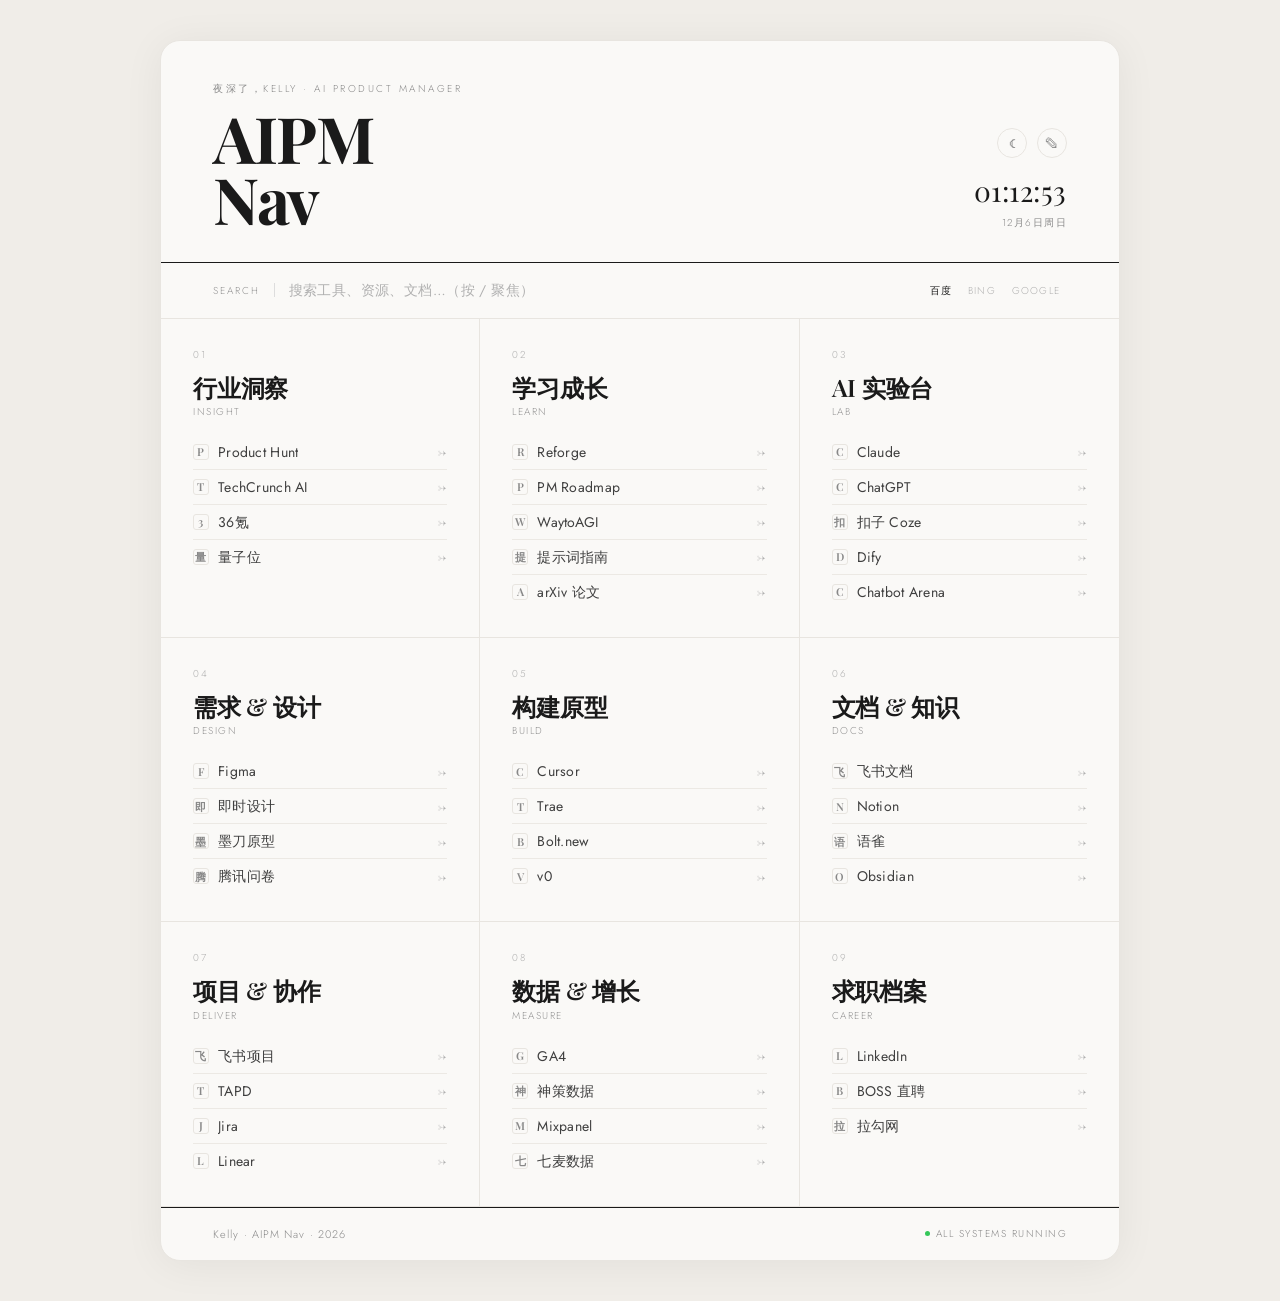
==== index.html @ cc164218 "提升可读性：正文加粗调深、移动端放大字号 (#6) * 新增：链接图标 / 问候语 / 键盘快捷键 / 分类管理 / 拖拽排序 / PWA  参考主流极简起始页（Bonjourr 等）补齐常用能力，全" ====
<!DOCTYPE html>
<html lang="zh-CN">
<head>
  <meta charset="UTF-8" />
  <meta name="viewport" content="width=device-width, initial-scale=1.0" />
  <title>Kelly's AIPM Nav</title>
  <meta name="description" content="Kelly 的 AI 产品经理导航页：学习资源、实验平台、写作工具、行业洞察、Vibe Coding 与求职工作台的精选入口。" />
  <meta name="theme-color" content="#f0ede8" />
  <link rel="icon" href="data:image/svg+xml,%3Csvg xmlns='http://www.w3.org/2000/svg' viewBox='0 0 100 100'%3E%3Crect width='100' height='100' rx='20' fill='%231a1a1a'/%3E%3Ctext x='50' y='68' font-family='Georgia,serif' font-size='52' font-weight='700' fill='%23faf9f7' text-anchor='middle'%3EA%3C/text%3E%3C/svg%3E" />
  <link rel="manifest" href="manifest.webmanifest" />
  <link rel="apple-touch-icon" href="apple-touch-icon.png" />
  <meta name="apple-mobile-web-app-capable" content="yes" />
  <meta name="apple-mobile-web-app-title" content="AIPM Nav" />
  <meta property="og:type" content="website" />
  <meta property="og:title" content="Kelly's AIPM Nav" />
  <meta property="og:description" content="AI 产品经理的个人导航页 · 精选工具与资源入口。" />
  <link rel="preconnect" href="https://fonts.googleapis.com">
  <link rel="preconnect" href="https://fonts.gstatic.com" crossorigin>
  <link href="https://fonts.googleapis.com/css2?family=Playfair+Display:wght@400;500;600;700&family=Jost:wght@200;300;400;500&display=swap" rel="stylesheet">
  <style>
    * { box-sizing: border-box; margin: 0; padding: 0; }

    /* ── 主题色变量（白天） ── */
    :root {
      --bg: #f0ede8;
      --panel: #faf9f7;
      --ink: #1a1a1a;
      --border: #e8e5e0;
      --border-soft: #ece9e4;
      --muted-1: #8a8a8a;
      --muted-2: #888;
      --muted-3: #949494;
      --faint: #b0b0b0;
      --link: #3f3f3f;
      --hover: #f2f0ec;
      --divider: #ddd;
      --shadow: rgba(0,0,0,0.06);
    }
    /* ── 主题色变量（黑夜） ── */
    :root[data-theme="dark"] {
      --bg: #131210;
      --panel: #1c1b17;
      --ink: #ede9e2;
      --border: #2e2c27;
      --border-soft: #272420;
      --muted-1: #a39e95;
      --muted-2: #9b968d;
      --muted-3: #a8a39a;
      --faint: #837d73;
      --link: #cdc8be;
      --hover: #24221e;
      --divider: #3a3731;
      --shadow: rgba(0,0,0,0.45);
    }

    body {
      background: var(--bg);
      min-height: 100vh;
      display: flex;
      align-items: center;
      justify-content: center;
      padding: 40px 20px;
      transition: background-color 0.35s ease;
    }

    .vg {
      background: var(--panel);
      width: 100%;
      max-width: 960px;
      border-radius: 20px;
      overflow: hidden;
      border: 0.5px solid var(--border);
      font-family: 'Jost', sans-serif;
      color: var(--ink);
      box-shadow: 0 4px 40px var(--shadow);
      transition: background-color 0.35s ease, border-color 0.35s ease;
    }

    /* ── Header ── */
    .vg-header {
      padding: 40px 52px 32px;
      border-bottom: 1.5px solid var(--ink);
      display: flex;
      align-items: flex-end;
      justify-content: space-between;
      transition: border-color 0.35s ease;
    }
    .vg-eyebrow {
      font-family: 'Jost', sans-serif;
      font-size: 10px;
      font-weight: 300;
      letter-spacing: 0.25em;
      text-transform: uppercase;
      color: var(--muted-1);
      margin-bottom: 12px;
    }
    .vg-title {
      font-family: 'Playfair Display', serif;
      font-size: 64px;
      font-weight: 700;
      letter-spacing: -0.02em;
      line-height: 0.95;
      color: var(--ink);
      font-style: normal;
    }
    .vg-right { text-align: right; }
    .vg-actions {
      display: flex;
      gap: 10px;
      justify-content: flex-end;
      margin-bottom: 14px;
    }
    .vg-icon-btn {
      background: none;
      border: 0.5px solid var(--border);
      color: var(--muted-1);
      width: 30px;
      height: 30px;
      border-radius: 50%;
      cursor: pointer;
      font-size: 14px;
      line-height: 1;
      display: flex;
      align-items: center;
      justify-content: center;
      font-family: 'Jost', sans-serif;
      transition: all 0.2s ease;
    }
    .vg-icon-btn:hover { color: var(--ink); border-color: var(--ink); }
    .vg-icon-btn.active { background: var(--ink); color: var(--panel); border-color: var(--ink); }
    .vg-clock {
      font-family: 'Playfair Display', serif;
      font-size: 28px;
      font-weight: 400;
      color: var(--ink);
      letter-spacing: 0.02em;
    }
    .vg-date {
      font-family: 'Jost', sans-serif;
      font-size: 10px;
      font-weight: 300;
      letter-spacing: 0.15em;
      text-transform: uppercase;
      color: var(--muted-2);
      margin-top: 6px;
    }

    /* ── Search ── */
    .vg-search-row {
      padding: 16px 52px;
      border-bottom: 0.5px solid var(--border);
      display: flex;
      align-items: center;
      gap: 14px;
    }
    .vg-search-label {
      font-size: 10px;
      font-weight: 300;
      letter-spacing: 0.2em;
      text-transform: uppercase;
      color: var(--muted-3);
      white-space: nowrap;
    }
    .vg-divider-v { width: 0.5px; height: 14px; background: var(--divider); }
    .vg-search-row input {
      background: none;
      border: none;
      outline: none;
      font-family: 'Jost', sans-serif;
      font-size: 14px;
      font-weight: 400;
      letter-spacing: 0.03em;
      color: var(--ink);
      flex: 1;
      min-width: 0;
    }
    .vg-search-row input::placeholder { color: var(--faint); }

    .vg-engines { display: flex; gap: 2px; flex-shrink: 0; }
    .vg-engine {
      background: none;
      border: 0;
      cursor: pointer;
      font-family: 'Jost', sans-serif;
      font-size: 10px;
      font-weight: 300;
      letter-spacing: 0.12em;
      text-transform: uppercase;
      color: var(--faint);
      padding: 4px 7px;
      border-radius: 5px;
      transition: color 0.15s ease;
    }
    .vg-engine:hover { color: var(--muted-1); }
    .vg-engine.active { color: var(--ink); font-weight: 500; }

    /* ── 编辑工具条 ── */
    .vg-edit-bar {
      padding: 12px 52px;
      border-bottom: 0.5px solid var(--border);
      display: flex;
      flex-wrap: wrap;
      gap: 8px;
      background: var(--hover);
    }
    .vg-edit-bar[hidden] { display: none; }
    .vg-edit-bar button {
      background: var(--panel);
      border: 0.5px solid var(--border);
      color: var(--link);
      cursor: pointer;
      font-family: 'Jost', sans-serif;
      font-size: 11px;
      letter-spacing: 0.05em;
      padding: 6px 12px;
      border-radius: 6px;
      transition: all 0.15s ease;
    }
    .vg-edit-bar button:hover { color: var(--ink); border-color: var(--ink); }
    .vg-edit-hint {
      width: 100%;
      font-size: 10px;
      font-weight: 300;
      letter-spacing: 0.05em;
      color: var(--muted-2);
      margin-top: 2px;
    }

    /* ── Grid ── */
    .vg-grid {
      display: grid;
      grid-template-columns: 1fr 1fr 1fr;
    }
    .vg-card {
      padding: 28px 32px;
      border-right: 0.5px solid var(--border);
      border-bottom: 0.5px solid var(--border);
      transition: background 0.2s, border-color 0.35s ease;
    }
    .vg-card:nth-child(3n) { border-right: none; }
    .vg-card:last-child { border-right: none; }
    .vg-card:hover { background: var(--hover); }
    .vg-card.dragover { outline: 1.5px dashed var(--ink); outline-offset: -5px; }
    .vg-card.vg-dragging { opacity: 0.4; }

    .vg-card-num {
      font-family: 'Jost', sans-serif;
      font-size: 10px;
      font-weight: 300;
      letter-spacing: 0.2em;
      color: var(--faint);
      margin-bottom: 12px;
    }
    .vg-card-title {
      font-family: 'Playfair Display', serif;
      font-size: 24px;
      font-weight: 600;
      color: var(--ink);
      margin: 0 0 4px;
      line-height: 1.1;
      letter-spacing: -0.01em;
      font-style: normal;
    }
    .vg-card-sub {
      font-family: 'Jost', sans-serif;
      font-size: 10px;
      font-weight: 300;
      letter-spacing: 0.15em;
      text-transform: uppercase;
      color: var(--muted-3);
      margin: 0 0 16px;
    }
    /* 编辑模式：分类标题栏 */
    .vg-cat-titlebar { display: flex; align-items: flex-start; gap: 6px; margin-bottom: 16px; }
    .vg-cat-titles { flex: 1; min-width: 0; }
    .vg-cat-titles .vg-card-title { margin-bottom: 2px; }
    .vg-cat-titles .vg-card-sub { margin-bottom: 0; }
    .vg-cat-titlebar .vg-mini-btns { margin-top: 3px; }

    .vg-links { display: flex; flex-direction: column; }
    .vg-link {
      font-size: 14px;
      font-weight: 400;
      color: var(--link);
      padding: 7px 0;
      border-bottom: 0.5px solid var(--border-soft);
      display: flex;
      justify-content: space-between;
      align-items: center;
      text-decoration: none;
      letter-spacing: 0.02em;
      transition: color 0.15s;
      gap: 8px;
    }
    .vg-link:last-child { border-bottom: none; }
    .vg-link:hover { color: var(--ink); }
    .vg-link-l { display: flex; align-items: center; gap: 9px; min-width: 0; }
    .vg-link-text { overflow: hidden; text-overflow: ellipsis; white-space: nowrap; }
    .vg-link-mark {
      font-family: 'Playfair Display', serif;
      font-size: 14px;
      color: var(--faint);
      flex-shrink: 0;
    }

    /* 站点小图标 / 字母替身 */
    .vg-fav { position: relative; width: 16px; height: 16px; flex-shrink: 0; display: inline-block; }
    .vg-fav img { position: absolute; inset: 0; width: 16px; height: 16px; object-fit: contain; border-radius: 3px; }
    .vg-mono {
      position: absolute; inset: 0;
      display: flex; align-items: center; justify-content: center;
      font-family: 'Playfair Display', serif; font-size: 11px; font-weight: 600;
      color: var(--muted-2); border: 0.5px solid var(--border); border-radius: 3px;
      background: var(--panel); line-height: 1;
    }

    /* ── 编辑模式下的链接行 ── */
    .vg-link-edit {
      display: flex;
      align-items: center;
      justify-content: space-between;
      gap: 6px;
      padding: 7px 0;
      border-bottom: 0.5px solid var(--border-soft);
      font-size: 14px;
      font-weight: 400;
      color: var(--link);
    }
    .vg-link-edit:last-child { border-bottom: none; }
    .vg-link-edit.dragover { box-shadow: inset 0 2px 0 var(--ink); }
    .vg-link-edit.vg-dragging { opacity: 0.4; }
    .vg-link-name { flex: 1; overflow: hidden; text-overflow: ellipsis; white-space: nowrap; }
    .vg-mini-btns { display: flex; gap: 6px; flex-shrink: 0; }
    .vg-mini-btn {
      background: none;
      border: 0;
      cursor: pointer;
      color: var(--muted-3);
      font-size: 12px;
      padding: 2px;
      font-family: 'Jost', sans-serif;
      transition: color 0.15s ease;
      line-height: 1;
    }
    .vg-mini-btn:hover { color: var(--ink); }
    .vg-drag { cursor: grab; color: var(--faint); font-size: 12px; flex-shrink: 0; user-select: none; }
    .vg-drag:active { cursor: grabbing; }

    .vg-add-link, .vg-add-cat {
      margin-top: 12px;
      width: 100%;
      background: none;
      border: 0.5px dashed var(--border);
      color: var(--muted-2);
      cursor: pointer;
      font-family: 'Jost', sans-serif;
      font-size: 11px;
      letter-spacing: 0.08em;
      padding: 7px 10px;
      border-radius: 6px;
      transition: all 0.15s ease;
    }
    .vg-add-cat { margin-top: 0; }
    .vg-add-link:hover, .vg-add-cat:hover { color: var(--ink); border-color: var(--ink); }

    /* ── 内联表单 ── */
    .vg-form { display: flex; flex-direction: column; gap: 6px; padding: 8px 0; }
    .vg-form input {
      background: var(--bg);
      border: 0.5px solid var(--border);
      border-radius: 6px;
      padding: 7px 9px;
      font-family: 'Jost', sans-serif;
      font-size: 12px;
      color: var(--ink);
      outline: none;
    }
    .vg-form input:focus { border-color: var(--ink); }
    .vg-form-btns { display: flex; gap: 6px; }
    .vg-form-btns button {
      flex: 1;
      cursor: pointer;
      font-family: 'Jost', sans-serif;
      font-size: 11px;
      padding: 7px;
      border-radius: 6px;
      border: 0.5px solid var(--border);
      transition: all 0.15s ease;
    }
    .vg-form-save { background: var(--ink); color: var(--panel); border-color: var(--ink); }
    .vg-form-cancel { background: none; color: var(--link); }
    .vg-form-cancel:hover { color: var(--ink); border-color: var(--ink); }

    /* ── Footer ── */
    .vg-footer {
      padding: 18px 52px;
      border-top: 1.5px solid var(--ink);
      display: flex;
      justify-content: space-between;
      align-items: center;
      transition: border-color 0.35s ease;
    }
    .vg-footer-l {
      font-family: 'Jost', sans-serif;
      font-size: 11px;
      font-weight: 300;
      letter-spacing: 0.1em;
      color: var(--muted-2);
    }
    .vg-footer-r {
      font-size: 10px;
      font-weight: 300;
      letter-spacing: 0.15em;
      text-transform: uppercase;
      color: var(--muted-2);
      display: flex;
      align-items: center;
      gap: 6px;
    }
    .vg-dot { width: 5px; height: 5px; background: #34c759; border-radius: 50%; }

    .vg-noscript { padding: 28px 52px; color: var(--muted-1); font-size: 13px; }

    /* ── Responsive ── */
    @media (max-width: 680px) {
      .vg-grid { grid-template-columns: 1fr 1fr; }
      .vg-card:nth-child(3n) { border-right: 0.5px solid var(--border); }
      .vg-card:nth-child(2n) { border-right: none; }
      .vg-card:last-child { border-right: none; }
      .vg-title { font-size: 44px; }
      .vg-header { padding: 28px 24px 24px; }
      .vg-search-row { padding: 14px 24px; }
      .vg-search-row input { font-size: 15px; }
      .vg-edit-bar { padding: 12px 24px; }
      .vg-footer { padding: 16px 24px; }
      /* 移动端正文放大、点击区加大，提升可读性 */
      .vg-card { padding: 26px 24px; }
      .vg-link, .vg-link-edit { font-size: 15px; padding-top: 9px; padding-bottom: 9px; }
      .vg-card-sub { font-size: 11px; }
      .vg-card-num { font-size: 11px; }
      .vg-fav, .vg-fav img { width: 18px; height: 18px; }
      .vg-mono { font-size: 12px; }
    }
    @media (max-width: 480px) {
      .vg-grid { grid-template-columns: 1fr; }
      .vg-card:nth-child(2n) { border-right: none; }
    }
    @media (max-width: 480px) {
      .vg-grid { grid-template-columns: 1fr; }
      .vg-card:nth-child(2n) { border-right: none; }
    }
  </style>
</head>
<body>
  <div class="vg">

    <div class="vg-header">
      <div>
        <div class="vg-eyebrow" id="eyebrow">AI Product Manager · Kelly</div>
        <div class="vg-title">AIPM<br>Nav</div>
      </div>
      <div class="vg-right">
        <div class="vg-actions">
          <button class="vg-icon-btn" id="themeBtn" title="切换主题" aria-label="切换白天/黑夜主题">☾</button>
          <button class="vg-icon-btn" id="editBtn" title="编辑（增删改 / 拖拽排序）" aria-label="编辑">✎</button>
        </div>
        <div class="vg-clock" id="clk">--:--:--</div>
        <div class="vg-date" id="dt">--</div>
      </div>
    </div>

    <div class="vg-search-row">
      <span class="vg-search-label">Search</span>
      <div class="vg-divider-v"></div>
      <input id="gs" type="search" aria-label="全局搜索（按 / 键聚焦）" placeholder="搜索工具、资源、文档…（按 / 聚焦）" />
      <div class="vg-engines" id="engines">
        <button class="vg-engine" data-engine="baidu">百度</button>
        <button class="vg-engine" data-engine="bing">Bing</button>
        <button class="vg-engine" data-engine="google">Google</button>
      </div>
    </div>

    <div class="vg-edit-bar" id="editBar" hidden>
      <button data-act="reset">恢复默认</button>
      <button data-act="clearclicks">清空点击记录</button>
      <button data-act="export">导出备份</button>
      <button data-act="import">导入备份</button>
      <div class="vg-edit-hint">提示：拖动 ⠿ 可排序；手机上用 ▲▼ 调整顺序。✎ 改 · ✕ 删。</div>
    </div>

    <div class="vg-grid" id="grid"></div>
    <noscript><div class="vg-noscript">本页需要开启 JavaScript 才能显示导航内容。</div></noscript>

    <div class="vg-footer">
      <span class="vg-footer-l">Kelly · AIPM Nav · <span id="yr">2025</span></span>
      <span class="vg-footer-r"><span class="vg-dot"></span>All Systems Running</span>
    </div>

  </div>

  <script>
    /* ====== 默认数据（用户未自定义时使用） ====== */
    const DEFAULT_DATA = [
      { title: '行业洞察', sub: 'Insight', links: [
        { name: 'Product Hunt', url: 'https://www.producthunt.com' },
        { name: 'TechCrunch AI', url: 'https://techcrunch.com/category/artificial-intelligence/' },
        { name: '36氪', url: 'https://www.36kr.com' },
        { name: '量子位', url: 'https://www.qbitai.com' }
      ]},
      { title: '学习成长', sub: 'Learn', links: [
        { name: 'Reforge', url: 'https://www.reforge.com' },
        { name: 'PM Roadmap', url: 'https://roadmap.sh/product-manager' },
        { name: 'WaytoAGI', url: 'https://www.waytoagi.com' },
        { name: '提示词指南', url: 'https://www.promptingguide.ai/zh' },
        { name: 'arXiv 论文', url: 'https://arxiv.org' }
      ]},
      { title: 'AI 实验台', sub: 'Lab', links: [
        { name: 'Claude', url: 'https://claude.ai' },
        { name: 'ChatGPT', url: 'https://chat.openai.com' },
        { name: '扣子 Coze', url: 'https://www.coze.cn' },
        { name: 'Dify', url: 'https://dify.ai' },
        { name: 'Chatbot Arena', url: 'https://lmarena.ai' }
      ]},
      { title: '需求 & 设计', sub: 'Design', links: [
        { name: 'Figma', url: 'https://www.figma.com' },
        { name: '即时设计', url: 'https://js.design' },
        { name: '墨刀原型', url: 'https://modao.cc' },
        { name: '腾讯问卷', url: 'https://wj.qq.com' }
      ]},
      { title: '构建原型', sub: 'Build', links: [
        { name: 'Cursor', url: 'https://cursor.com' },
        { name: 'Trae', url: 'https://www.trae.ai' },
        { name: 'Bolt.new', url: 'https://bolt.new' },
        { name: 'v0', url: 'https://v0.app' }
      ]},
      { title: '文档 & 知识', sub: 'Docs', links: [
        { name: '飞书文档', url: 'https://www.feishu.cn' },
        { name: 'Notion', url: 'https://www.notion.so' },
        { name: '语雀', url: 'https://www.yuque.com' },
        { name: 'Obsidian', url: 'https://obsidian.md' }
      ]},
      { title: '项目 & 协作', sub: 'Deliver', links: [
        { name: '飞书项目', url: 'https://project.feishu.cn' },
        { name: 'TAPD', url: 'https://www.tapd.cn' },
        { name: 'Jira', url: 'https://www.atlassian.com/software/jira' },
        { name: 'Linear', url: 'https://linear.app' }
      ]},
      { title: '数据 & 增长', sub: 'Measure', links: [
        { name: 'GA4', url: 'https://analytics.google.com' },
        { name: '神策数据', url: 'https://www.sensorsdata.cn' },
        { name: 'Mixpanel', url: 'https://mixpanel.com' },
        { name: '七麦数据', url: 'https://www.qimai.cn' }
      ]},
      { title: '求职档案', sub: 'Career', links: [
        { name: 'LinkedIn', url: 'https://www.linkedin.com' },
        { name: 'BOSS 直聘', url: 'https://www.zhipin.com' },
        { name: '拉勾网', url: 'https://www.lagou.com' }
      ]}
    ];

    const ENGINES = {
      baidu:  { label: '百度',   url: 'https://www.baidu.com/s?wd=' },
      bing:   { label: 'Bing',   url: 'https://www.bing.com/search?q=' },
      google: { label: 'Google', url: 'https://www.google.com/search?q=' }
    };

    const KEYS = { links: 'aipm.links', theme: 'aipm.theme', engine: 'aipm.engine', clicks: 'aipm.clicks' };

    /* ====== 本地存储封装 ====== */
    const store = {
      get(key, fallback) { try { const v = localStorage.getItem(key); return v ? JSON.parse(v) : fallback; } catch (e) { return fallback; } },
      set(key, val) { try { localStorage.setItem(key, JSON.stringify(val)); } catch (e) {} },
      del(key) { try { localStorage.removeItem(key); } catch (e) {} }
    };

    function loadData() {
      const d = store.get(KEYS.links, null);
      if (Array.isArray(d) && d.length) return d;
      return JSON.parse(JSON.stringify(DEFAULT_DATA));
    }
    function saveData() { store.set(KEYS.links, data); }

    let data = loadData();
    let clicks = store.get(KEYS.clicks, {}) || {};
    let editMode = false;
    let formState = null;    // 链接表单 { cat, link:索引|null(新增) }
    let catFormState = null; // 分类表单 { cat:索引|null(新增) }
    let drag = null;         // 拖拽中 { type:'link'|'cat', cat, idx }

    const $ = id => document.getElementById(id);

    /* ====== 工具 ====== */
    function esc(s) {
      return String(s).replace(/[&<>"']/g, c => ({ '&': '&amp;', '<': '&lt;', '>': '&gt;', '"': '&quot;', "'": '&#39;' }[c]));
    }
    function normUrl(u) {
      u = String(u).trim();
      if (!u) return '';
      if (!/^https?:\/\//i.test(u) && !/^mailto:/i.test(u)) u = 'https://' + u;
      return u;
    }
    function swap(arr, i, j) { const t = arr[i]; arr[i] = arr[j]; arr[j] = t; }
    function favHost(url) { try { return new URL(url).hostname; } catch (e) { return ''; } }
    function favHtml(url, name) {
      const host = favHost(url);
      const letter = esc(((name || '#').trim().charAt(0) || '#').toUpperCase());
      const src = host ? `https://www.google.com/s2/favicons?sz=64&domain=${encodeURIComponent(host)}` : '';
      return '<span class="vg-fav">' +
        `<span class="vg-mono">${letter}</span>` +
        (src ? `<img alt="" loading="lazy" referrerpolicy="no-referrer" src="${esc(src)}" onload="this.previousElementSibling.style.display='none'" onerror="this.style.display='none'">` : '') +
        '</span>';
    }

    /* ====== 渲染 ====== */
    function frequentLinks() {
      const all = [];
      data.forEach(cat => cat.links.forEach(l => {
        const n = clicks[l.url] || 0;
        if (n > 0) all.push({ name: l.name, url: l.url, n });
      }));
      all.sort((a, b) => b.n - a.n);
      return all.slice(0, 6);
    }

    function linkAnchor(l) {
      return `<a class="vg-link" href="${esc(l.url)}" data-url="${esc(l.url)}" target="_blank" rel="noopener noreferrer">` +
        `<span class="vg-link-l">${favHtml(l.url, l.name)}<span class="vg-link-text">${esc(l.name)}</span></span>` +
        '<span class="vg-link-mark">&rarr;</span></a>';
    }

    function linkForm(name, url) {
      return '<div class="vg-form">' +
        `<input class="vg-form-name" type="text" placeholder="名称，如 Notion" value="${esc(name)}" />` +
        `<input class="vg-form-url" type="text" placeholder="网址，如 notion.so" value="${esc(url)}" />` +
        '<div class="vg-form-btns">' +
        '<button class="vg-form-save" data-act="save">保存</button>' +
        '<button class="vg-form-cancel" data-act="cancel">取消</button>' +
        '</div></div>';
    }

    function catForm(title, sub) {
      return '<div class="vg-form">' +
        `<input class="vg-cat-name" type="text" placeholder="分类名，如 学习资源" value="${esc(title)}" />` +
        `<input class="vg-cat-sub" type="text" placeholder="英文副标题，如 Learning" value="${esc(sub)}" />` +
        '<div class="vg-form-btns">' +
        '<button class="vg-form-save" data-act="catsave">保存</button>' +
        '<button class="vg-form-cancel" data-act="catcancel">取消</button>' +
        '</div></div>';
    }

    function render() {
      let html = '';

      // 常用卡片：仅普通模式且有点击记录时显示
      if (!editMode) {
        const freq = frequentLinks();
        if (freq.length) {
          html += '<div class="vg-card">' +
            '<div class="vg-card-num">★</div>' +
            '<div class="vg-card-title">常用</div>' +
            '<div class="vg-card-sub">Frequent</div>' +
            '<div class="vg-links">' + freq.map(linkAnchor).join('') + '</div></div>';
        }
      }

      // 分类卡片
      data.forEach((cat, ci) => {
        const num = String(ci + 1).padStart(2, '0');
        html += `<div class="vg-card" data-cat="${ci}">` + `<div class="vg-card-num">${num}</div>`;

        // 标题区：普通 / 编辑 / 重命名表单
        if (editMode && catFormState && catFormState.cat === ci) {
          html += catForm(cat.title, cat.sub);
        } else if (editMode) {
          html += '<div class="vg-cat-titlebar">' +
            `<span class="vg-drag vg-cat-drag" draggable="true" data-cat="${ci}" title="拖动排序分类">&#10303;</span>` +
            '<div class="vg-cat-titles">' +
            `<div class="vg-card-title">${esc(cat.title)}</div>` +
            `<div class="vg-card-sub">${esc(cat.sub || '')}</div>` +
            '</div>' +
            '<span class="vg-mini-btns">' +
            `<button class="vg-mini-btn" data-act="catup" data-cat="${ci}" title="上移">&#9650;</button>` +
            `<button class="vg-mini-btn" data-act="catdown" data-cat="${ci}" title="下移">&#9660;</button>` +
            `<button class="vg-mini-btn" data-act="catedit" data-cat="${ci}" title="重命名">&#9998;</button>` +
            `<button class="vg-mini-btn" data-act="catdel" data-cat="${ci}" title="删除分类">&times;</button>` +
            '</span></div>';
        } else {
          html += `<div class="vg-card-title">${esc(cat.title)}</div>` +
            `<div class="vg-card-sub">${esc(cat.sub || '')}</div>`;
        }

        html += '<div class="vg-links">';
        cat.links.forEach((l, li) => {
          if (editMode && formState && formState.cat === ci && formState.link === li) {
            html += linkForm(l.name, l.url);
          } else if (editMode) {
            html += `<div class="vg-link-edit" draggable="true" data-cat="${ci}" data-idx="${li}">` +
              '<span class="vg-drag" title="拖动排序">&#10303;</span>' +
              `<span class="vg-link-name">${esc(l.name)}</span>` +
              '<span class="vg-mini-btns">' +
              `<button class="vg-mini-btn" data-act="up" data-cat="${ci}" data-link="${li}" title="上移">&#9650;</button>` +
              `<button class="vg-mini-btn" data-act="down" data-cat="${ci}" data-link="${li}" title="下移">&#9660;</button>` +
              `<button class="vg-mini-btn" data-act="edit" data-cat="${ci}" data-link="${li}" title="修改">&#9998;</button>` +
              `<button class="vg-mini-btn" data-act="del" data-cat="${ci}" data-link="${li}" title="删除">&times;</button>` +
              '</span></div>';
          } else {
            html += linkAnchor(l);
          }
        });
        html += '</div>'; // .vg-links

        if (editMode) {
          if (formState && formState.cat === ci && formState.link === null) {
            html += linkForm('', '');
          } else {
            html += `<button class="vg-add-link" data-act="add" data-cat="${ci}">+ 添加链接</button>`;
          }
        }

        html += '</div>'; // .vg-card
      });

      // 添加分类卡片（编辑模式）
      if (editMode) {
        if (catFormState && catFormState.cat === null) {
          html += '<div class="vg-card"><div class="vg-card-num">＋</div>' + catForm('', '') + '</div>';
        } else {
          html += '<div class="vg-card"><div class="vg-card-num">＋</div><button class="vg-add-cat" data-act="addcat">+ 添加分类</button></div>';
        }
      }

      $('grid').innerHTML = html;
    }

    function focusForm() { const el = document.querySelector('.vg-form .vg-form-name'); if (el) el.focus(); }
    function focusCatForm() { const el = document.querySelector('.vg-form .vg-cat-name'); if (el) el.focus(); }

    function saveForm(btn) {
      const form = btn.closest('.vg-form');
      const name = form.querySelector('.vg-form-name').value.trim();
      const url = normUrl(form.querySelector('.vg-form-url').value);
      if (!name || !url) { alert('请填写名称和网址'); return; }
      const { cat, link } = formState;
      if (link === null) data[cat].links.push({ name, url });
      else data[cat].links[link] = { name, url };
      saveData(); formState = null; render();
    }

    function saveCatForm(btn) {
      const form = btn.closest('.vg-form');
      const title = form.querySelector('.vg-cat-name').value.trim();
      const sub = form.querySelector('.vg-cat-sub').value.trim();
      if (!title) { alert('请填写分类名'); return; }
      const i = catFormState.cat;
      if (i === null) data.push({ title, sub, links: [] });
      else { data[i].title = title; data[i].sub = sub; }
      saveData(); catFormState = null; render();
    }

    function moveLink(srcCat, srcIdx, dstCat, dstIdx) {
      const item = data[srcCat].links[srcIdx];
      if (!item) return;
      data[srcCat].links.splice(srcIdx, 1);
      let di = dstIdx;
      if (srcCat === dstCat && srcIdx < dstIdx) di--;
      data[dstCat].links.splice(di, 0, item);
      saveData();
    }
    function moveCategoryTo(from, to) {
      if (from === to) return;
      const item = data[from];
      data.splice(from, 1);
      let t = to; if (from < to) t--;
      data.splice(t, 0, item);
      saveData();
    }

    /* ====== 网格点击（事件委托） ====== */
    $('grid').addEventListener('click', function (e) {
      const a = e.target.closest('a.vg-link');
      if (a && !editMode) {
        const url = a.dataset.url;
        if (url) { clicks[url] = (clicks[url] || 0) + 1; store.set(KEYS.clicks, clicks); setTimeout(render, 0); }
        return; // 照常在新标签页打开
      }
      const btn = e.target.closest('button');
      if (!btn) return;
      const act = btn.dataset.act;
      const ci = btn.dataset.cat !== undefined ? +btn.dataset.cat : null;
      const li = btn.dataset.link !== undefined ? +btn.dataset.link : null;
      switch (act) {
        case 'add': formState = { cat: ci, link: null }; catFormState = null; render(); focusForm(); break;
        case 'edit': formState = { cat: ci, link: li }; catFormState = null; render(); focusForm(); break;
        case 'del': data[ci].links.splice(li, 1); saveData(); render(); break;
        case 'up': if (li > 0) { swap(data[ci].links, li, li - 1); saveData(); render(); } break;
        case 'down': if (li < data[ci].links.length - 1) { swap(data[ci].links, li, li + 1); saveData(); render(); } break;
        case 'save': saveForm(btn); break;
        case 'cancel': formState = null; render(); break;
        case 'catedit': catFormState = { cat: ci }; formState = null; render(); focusCatForm(); break;
        case 'catdel': if (confirm('确定删除「' + data[ci].title + '」整个分类及其下所有链接吗？')) { data.splice(ci, 1); saveData(); render(); } break;
        case 'catup': if (ci > 0) { swap(data, ci, ci - 1); saveData(); render(); } break;
        case 'catdown': if (ci < data.length - 1) { swap(data, ci, ci + 1); saveData(); render(); } break;
        case 'addcat': catFormState = { cat: null }; formState = null; render(); focusCatForm(); break;
        case 'catsave': saveCatForm(btn); break;
        case 'catcancel': catFormState = null; render(); break;
      }
    });

    /* 表单回车保存 / Esc 取消 */
    $('grid').addEventListener('keydown', function (e) {
      const form = e.target.closest && e.target.closest('.vg-form');
      if (!form) return;
      if (e.key === 'Enter') { e.preventDefault(); const b = form.querySelector('.vg-form-save'); if (b) b.click(); }
      else if (e.key === 'Escape') { formState = null; catFormState = null; render(); }
    });

    /* ====== 拖拽排序（事件委托） ====== */
    function clearDragover() { document.querySelectorAll('.dragover').forEach(x => x.classList.remove('dragover')); }
    const grid = $('grid');
    grid.addEventListener('dragstart', function (e) {
      const h = e.target.closest('.vg-cat-drag');
      const row = e.target.closest('.vg-link-edit');
      if (h) { drag = { type: 'cat', cat: +h.dataset.cat }; const card = h.closest('.vg-card'); if (card) card.classList.add('vg-dragging'); }
      else if (row) { drag = { type: 'link', cat: +row.dataset.cat, idx: +row.dataset.idx }; row.classList.add('vg-dragging'); }
      else { return; }
      if (e.dataTransfer) { e.dataTransfer.effectAllowed = 'move'; try { e.dataTransfer.setData('text/plain', 'aipm'); } catch (_) {} }
    });
    grid.addEventListener('dragover', function (e) {
      if (!drag) return;
      e.preventDefault();
      if (e.dataTransfer) e.dataTransfer.dropEffect = 'move';
      clearDragover();
      if (drag.type === 'link') {
        const row = e.target.closest('.vg-link-edit');
        const card = e.target.closest('.vg-card[data-cat]');
        if (row) row.classList.add('dragover');
        else if (card) card.classList.add('dragover');
      } else {
        const card = e.target.closest('.vg-card[data-cat]');
        if (card) card.classList.add('dragover');
      }
    });
    grid.addEventListener('drop', function (e) {
      if (!drag) return;
      e.preventDefault();
      if (drag.type === 'link') {
        const row = e.target.closest('.vg-link-edit');
        const card = e.target.closest('.vg-card[data-cat]');
        if (row) { moveLink(drag.cat, drag.idx, +row.dataset.cat, +row.dataset.idx); }
        else if (card) { const dc = +card.dataset.cat; moveLink(drag.cat, drag.idx, dc, data[dc].links.length); }
      } else {
        const card = e.target.closest('.vg-card[data-cat]');
        if (card) moveCategoryTo(drag.cat, +card.dataset.cat);
      }
      drag = null; clearDragover(); render();
    });
    grid.addEventListener('dragend', function () {
      drag = null; clearDragover();
      document.querySelectorAll('.vg-dragging').forEach(x => x.classList.remove('vg-dragging'));
    });

    /* ====== 编辑模式开关 ====== */
    $('editBtn').addEventListener('click', function () {
      editMode = !editMode;
      formState = null; catFormState = null;
      this.classList.toggle('active', editMode);
      $('editBar').hidden = !editMode;
      render();
    });

    /* ====== 编辑工具条 ====== */
    $('editBar').addEventListener('click', function (e) {
      const btn = e.target.closest('button');
      if (!btn) return;
      const act = btn.dataset.act;
      if (act === 'reset') {
        if (confirm('确定恢复成默认链接吗？你自己添加和修改的链接会被清除。')) {
          store.del(KEYS.links); data = loadData(); formState = null; catFormState = null; render();
        }
      } else if (act === 'clearclicks') {
        if (confirm('确定清空点击记录吗？“常用”里的内容会被清除。')) {
          clicks = {}; store.del(KEYS.clicks); render();
        }
      } else if (act === 'export') { exportBackup(); }
      else if (act === 'import') { importBackup(); }
    });

    function exportBackup() {
      const payload = JSON.stringify({ links: data, clicks: clicks }, null, 2);
      if (navigator.clipboard) { navigator.clipboard.writeText(payload).catch(() => {}); }
      try {
        const blob = new Blob([payload], { type: 'application/json' });
        const a = document.createElement('a');
        a.href = URL.createObjectURL(blob);
        a.download = 'aipm-nav-backup.json';
        a.click();
        URL.revokeObjectURL(a.href);
      } catch (e) {}
      alert('备份已下载，同时复制到了剪贴板。换电脑/浏览器时，用“导入备份”粘贴回来即可。');
    }
    function importBackup() {
      const text = prompt('把之前导出的备份内容整段粘贴到这里：');
      if (!text) return;
      try {
        const obj = JSON.parse(text);
        if (Array.isArray(obj.links) && obj.links.length) { data = obj.links; saveData(); }
        if (obj.clicks && typeof obj.clicks === 'object') { clicks = obj.clicks; store.set(KEYS.clicks, clicks); }
        formState = null; catFormState = null; render();
        alert('导入成功！');
      } catch (e) { alert('导入失败：内容格式不正确，请确认粘贴的是完整的备份。'); }
    }

    /* ====== 主题 ====== */
    const root = document.documentElement;
    function applyTheme(t) {
      root.dataset.theme = t;
      $('themeBtn').textContent = t === 'dark' ? '☀' : '☾';
      $('themeBtn').title = t === 'dark' ? '切换到白天' : '切换到黑夜';
      const meta = document.querySelector('meta[name="theme-color"]');
      if (meta) meta.setAttribute('content', t === 'dark' ? '#131210' : '#f0ede8');
    }
    function initTheme() {
      let t = store.get(KEYS.theme, null);
      if (t !== 'dark' && t !== 'light') {
        t = (window.matchMedia && window.matchMedia('(prefers-color-scheme: dark)').matches) ? 'dark' : 'light';
      }
      applyTheme(t);
    }
    $('themeBtn').addEventListener('click', function () {
      const t = root.dataset.theme === 'dark' ? 'light' : 'dark';
      applyTheme(t); store.set(KEYS.theme, t);
    });
    initTheme();

    /* ====== 搜索引擎 ====== */
    let engine = store.get(KEYS.engine, 'baidu');
    if (!ENGINES[engine]) engine = 'baidu';
    function markEngine() {
      document.querySelectorAll('.vg-engine').forEach(b => b.classList.toggle('active', b.dataset.engine === engine));
    }
    $('engines').addEventListener('click', function (e) {
      const b = e.target.closest('.vg-engine');
      if (!b) return;
      engine = b.dataset.engine; store.set(KEYS.engine, engine); markEngine();
    });
    markEngine();

    $('gs').addEventListener('keydown', function (e) {
      if (e.key === 'Enter' && this.value.trim()) {
        window.open(ENGINES[engine].url + encodeURIComponent(this.value.trim()), '_blank');
      } else if (e.key === 'Escape') { this.blur(); }
    });

    /* ====== 键盘快捷键： / 聚焦搜索 ====== */
    document.addEventListener('keydown', function (e) {
      const t = (e.target.tagName || '').toLowerCase();
      const typing = t === 'input' || t === 'textarea' || e.target.isContentEditable;
      if (e.key === '/' && !typing) { e.preventDefault(); $('gs').focus(); }
    });

    /* ====== 时钟 · 日期 · 问候 · 年份 ====== */
    function greeting() {
      const h = new Date().getHours();
      if (h < 5) return '夜深了';
      if (h < 11) return '早上好';
      if (h < 13) return '中午好';
      if (h < 18) return '下午好';
      if (h < 23) return '晚上好';
      return '夜深了';
    }
    function tick() {
      const n = new Date();
      $('clk').textContent = n.toLocaleTimeString('zh-CN', { hour: '2-digit', minute: '2-digit', second: '2-digit' });
      $('dt').textContent = n.toLocaleDateString('zh-CN', { month: 'long', day: 'numeric', weekday: 'short' });
      $('eyebrow').textContent = greeting() + '，Kelly · AI Product Manager';
    }
    tick();
    setInterval(tick, 1000);
    $('yr').textContent = new Date().getFullYear();

    /* ====== 首次渲染 ====== */
    render();

    /* ====== PWA：注册 Service Worker（仅在 http/https 下） ====== */
    if ('serviceWorker' in navigator && location.protocol.startsWith('http')) {
      window.addEventListener('load', function () {
        navigator.serviceWorker.register('sw.js').catch(function () {});
      });
    }
  </script>
</body>
</html>
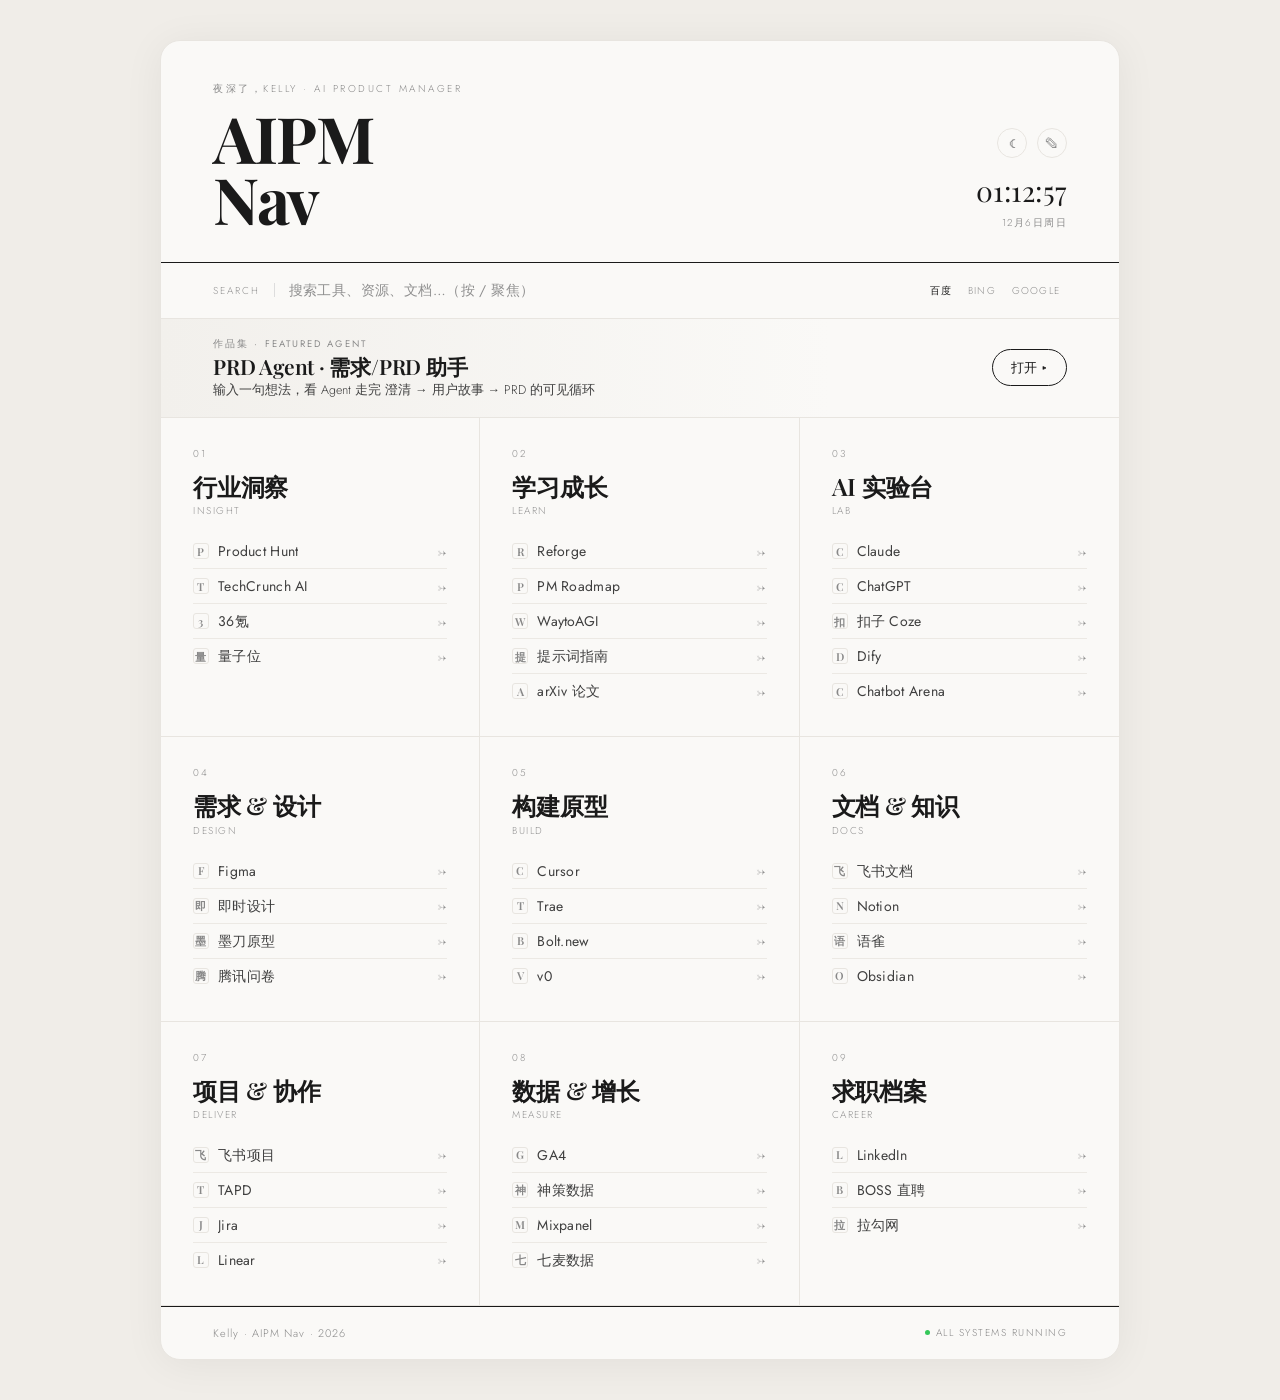
==== commit 2944b6fc: "PRD Agent 迭代：流式思考 / 触发式多轮澄清 / 导航页入口 - 流式输出：重构编排循环为基于 token 流，思考/交付文本逐字呈现。   真实模型走 SSE（累积分片 tool_call" ====
--- a/index.html
+++ b/index.html
@@ -30,7 +30,7 @@
       --muted-1: #8a8a8a;
       --muted-2: #888;
       --muted-3: #949494;
-      --faint: #b0b0b0;
+      --faint: #8f8f8f;
       --link: #3f3f3f;
       --hover: #f2f0ec;
       --divider: #ddd;
@@ -227,6 +227,38 @@
     }
 
     /* ── Grid ── */
+    .vg-feature {
+      display: flex;
+      align-items: center;
+      justify-content: space-between;
+      gap: 18px;
+      padding: 18px 52px;
+      border-bottom: 0.5px solid var(--border);
+      text-decoration: none;
+      color: var(--ink);
+      background: linear-gradient(90deg, var(--hover), transparent 70%);
+      transition: background 0.25s ease, border-color 0.35s ease;
+    }
+    .vg-feature:hover { background: var(--hover); }
+    .vg-feature-l { display: flex; flex-direction: column; gap: 3px; min-width: 0; }
+    .vg-feature-tag {
+      font-family: 'Jost', sans-serif; font-size: 9.5px; font-weight: 400;
+      letter-spacing: 0.22em; text-transform: uppercase; color: var(--muted-1);
+    }
+    .vg-feature-title {
+      font-family: 'Playfair Display', serif; font-size: 21px; font-weight: 600;
+      letter-spacing: -0.01em; line-height: 1.15;
+    }
+    .vg-feature-sub {
+      font-family: 'Jost', sans-serif; font-size: 12.5px; font-weight: 300;
+      color: var(--link); overflow: hidden; text-overflow: ellipsis; white-space: nowrap;
+    }
+    .vg-feature-go {
+      flex-shrink: 0; font-family: 'Jost', sans-serif; font-size: 13px;
+      border: 0.5px solid var(--ink); border-radius: 999px; padding: 8px 18px;
+      color: var(--ink); white-space: nowrap; transition: background 0.2s, color 0.2s;
+    }
+    .vg-feature:hover .vg-feature-go { background: var(--ink); color: var(--panel); }
     .vg-grid {
       display: grid;
       grid-template-columns: 1fr 1fr 1fr;
@@ -420,6 +452,7 @@
     .vg-dot { width: 5px; height: 5px; background: #34c759; border-radius: 50%; }
 
     .vg-noscript { padding: 28px 52px; color: var(--muted-1); font-size: 13px; }
+    .vg-empty { font-size: 13px; color: var(--muted-1); line-height: 1.6; }
 
     /* ── Responsive ── */
     @media (max-width: 680px) {
@@ -431,6 +464,7 @@
       .vg-header { padding: 28px 24px 24px; }
       .vg-search-row { padding: 14px 24px; }
       .vg-search-row input { font-size: 15px; }
+      .vg-feature { padding: 16px 24px; }
       .vg-edit-bar { padding: 12px 24px; }
       .vg-footer { padding: 16px 24px; }
       /* 移动端正文放大、点击区加大，提升可读性 */
@@ -440,10 +474,6 @@
       .vg-card-num { font-size: 11px; }
       .vg-fav, .vg-fav img { width: 18px; height: 18px; }
       .vg-mono { font-size: 12px; }
-    }
-    @media (max-width: 480px) {
-      .vg-grid { grid-template-columns: 1fr; }
-      .vg-card:nth-child(2n) { border-right: none; }
     }
     @media (max-width: 480px) {
       .vg-grid { grid-template-columns: 1fr; }
@@ -479,6 +509,15 @@
         <button class="vg-engine" data-engine="google">Google</button>
       </div>
     </div>
+
+    <a class="vg-feature" href="prd-agent/index.html">
+      <span class="vg-feature-l">
+        <span class="vg-feature-tag">作品集 · Featured Agent</span>
+        <span class="vg-feature-title">PRD Agent · 需求/PRD 助手</span>
+        <span class="vg-feature-sub">输入一句想法，看 Agent 走完 澄清 → 用户故事 → PRD 的可见循环</span>
+      </span>
+      <span class="vg-feature-go">打开 ▸</span>
+    </a>
 
     <div class="vg-edit-bar" id="editBar" hidden>
       <button data-act="reset">恢复默认</button>
@@ -586,6 +625,7 @@
     let formState = null;    // 链接表单 { cat, link:索引|null(新增) }
     let catFormState = null; // 分类表单 { cat:索引|null(新增) }
     let drag = null;         // 拖拽中 { type:'link'|'cat', cat, idx }
+    let query = '';          // 站内搜索关键词（普通模式生效）
 
     const $ = id => document.getElementById(id);
 
@@ -648,11 +688,17 @@
         '</div></div>';
     }
 
+    function linkMatch(l, q) {
+      return (l.name + ' ' + l.url + ' ' + favHost(l.url)).toLowerCase().includes(q);
+    }
+
     function render() {
+      const q = (!editMode && query) ? query.toLowerCase() : '';
       let html = '';
-
-      // 常用卡片：仅普通模式且有点击记录时显示
-      if (!editMode) {
+      let totalShown = 0;
+
+      // 常用卡片：普通模式、无搜索、且有点击记录时显示
+      if (!editMode && !q) {
         const freq = frequentLinks();
         if (freq.length) {
           html += '<div class="vg-card">' +
@@ -666,13 +712,22 @@
       // 分类卡片
       data.forEach((cat, ci) => {
         const num = String(ci + 1).padStart(2, '0');
-        html += `<div class="vg-card" data-cat="${ci}">` + `<div class="vg-card-num">${num}</div>`;
+
+        // 普通模式 + 搜索：过滤本分类链接，无命中则整卡跳过
+        let items = cat.links.map((l, li) => ({ l, li }));
+        if (q) {
+          items = items.filter(({ l }) => linkMatch(l, q));
+          if (!items.length) return;
+        }
+        totalShown += items.length;
+
+        let card = `<div class="vg-card" data-cat="${ci}"><div class="vg-card-num">${num}</div>`;
 
         // 标题区：普通 / 编辑 / 重命名表单
         if (editMode && catFormState && catFormState.cat === ci) {
-          html += catForm(cat.title, cat.sub);
+          card += catForm(cat.title, cat.sub);
         } else if (editMode) {
-          html += '<div class="vg-cat-titlebar">' +
+          card += '<div class="vg-cat-titlebar">' +
             `<span class="vg-drag vg-cat-drag" draggable="true" data-cat="${ci}" title="拖动排序分类">&#10303;</span>` +
             '<div class="vg-cat-titles">' +
             `<div class="vg-card-title">${esc(cat.title)}</div>` +
@@ -685,16 +740,16 @@
             `<button class="vg-mini-btn" data-act="catdel" data-cat="${ci}" title="删除分类">&times;</button>` +
             '</span></div>';
         } else {
-          html += `<div class="vg-card-title">${esc(cat.title)}</div>` +
+          card += `<div class="vg-card-title">${esc(cat.title)}</div>` +
             `<div class="vg-card-sub">${esc(cat.sub || '')}</div>`;
         }
 
-        html += '<div class="vg-links">';
-        cat.links.forEach((l, li) => {
+        card += '<div class="vg-links">';
+        items.forEach(({ l, li }) => {
           if (editMode && formState && formState.cat === ci && formState.link === li) {
-            html += linkForm(l.name, l.url);
+            card += linkForm(l.name, l.url);
           } else if (editMode) {
-            html += `<div class="vg-link-edit" draggable="true" data-cat="${ci}" data-idx="${li}">` +
+            card += `<div class="vg-link-edit" draggable="true" data-cat="${ci}" data-idx="${li}">` +
               '<span class="vg-drag" title="拖动排序">&#10303;</span>' +
               `<span class="vg-link-name">${esc(l.name)}</span>` +
               '<span class="vg-mini-btns">' +
@@ -704,21 +759,31 @@
               `<button class="vg-mini-btn" data-act="del" data-cat="${ci}" data-link="${li}" title="删除">&times;</button>` +
               '</span></div>';
           } else {
-            html += linkAnchor(l);
+            card += linkAnchor(l);
           }
         });
-        html += '</div>'; // .vg-links
+        card += '</div>'; // .vg-links
 
         if (editMode) {
           if (formState && formState.cat === ci && formState.link === null) {
-            html += linkForm('', '');
+            card += linkForm('', '');
           } else {
-            html += `<button class="vg-add-link" data-act="add" data-cat="${ci}">+ 添加链接</button>`;
+            card += `<button class="vg-add-link" data-act="add" data-cat="${ci}">+ 添加链接</button>`;
           }
         }
 
-        html += '</div>'; // .vg-card
+        card += '</div>'; // .vg-card
+        html += card;
       });
+
+      // 站内搜索无命中提示
+      if (q && totalShown === 0) {
+        html = '<div class="vg-card" style="grid-column:1/-1">' +
+          '<div class="vg-card-num">○</div>' +
+          '<div class="vg-card-title">未找到</div>' +
+          '<div class="vg-card-sub">No match</div>' +
+          `<div class="vg-links"><span class="vg-empty">站内没有匹配「${esc(query)}」的链接 —— 按回车用 ${esc(ENGINES[engine].label)} 搜索。</span></div></div>`;
+      }
 
       // 添加分类卡片（编辑模式）
       if (editMode) {
@@ -791,7 +856,7 @@
       switch (act) {
         case 'add': formState = { cat: ci, link: null }; catFormState = null; render(); focusForm(); break;
         case 'edit': formState = { cat: ci, link: li }; catFormState = null; render(); focusForm(); break;
-        case 'del': data[ci].links.splice(li, 1); saveData(); render(); break;
+        case 'del': if (confirm('删除链接「' + data[ci].links[li].name + '」吗？')) { data[ci].links.splice(li, 1); saveData(); render(); } break;
         case 'up': if (li > 0) { swap(data[ci].links, li, li - 1); saveData(); render(); } break;
         case 'down': if (li < data[ci].links.length - 1) { swap(data[ci].links, li, li + 1); saveData(); render(); } break;
         case 'save': saveForm(btn); break;
@@ -863,6 +928,7 @@
     $('editBtn').addEventListener('click', function () {
       editMode = !editMode;
       formState = null; catFormState = null;
+      query = ''; $('gs').value = '';
       this.classList.toggle('active', editMode);
       $('editBar').hidden = !editMode;
       render();
@@ -898,12 +964,28 @@
       } catch (e) {}
       alert('备份已下载，同时复制到了剪贴板。换电脑/浏览器时，用“导入备份”粘贴回来即可。');
     }
+    // 校验并清洗导入数据，过滤畸形项，避免坏数据写入后白屏
+    function sanitizeData(arr) {
+      if (!Array.isArray(arr)) return null;
+      const clean = arr
+        .filter(c => c && typeof c.title === 'string' && Array.isArray(c.links))
+        .map(c => ({
+          title: c.title,
+          sub: typeof c.sub === 'string' ? c.sub : '',
+          links: c.links
+            .filter(l => l && typeof l.name === 'string' && typeof l.url === 'string')
+            .map(l => ({ name: l.name, url: l.url }))
+        }));
+      return clean.length ? clean : null;
+    }
     function importBackup() {
       const text = prompt('把之前导出的备份内容整段粘贴到这里：');
       if (!text) return;
       try {
         const obj = JSON.parse(text);
-        if (Array.isArray(obj.links) && obj.links.length) { data = obj.links; saveData(); }
+        const clean = sanitizeData(obj.links);
+        if (!clean) { alert('导入失败：备份里没有有效的分类/链接数据。'); return; }
+        data = clean; saveData();
         if (obj.clicks && typeof obj.clicks === 'object') { clicks = obj.clicks; store.set(KEYS.clicks, clicks); }
         formState = null; catFormState = null; render();
         alert('导入成功！');
@@ -945,10 +1027,32 @@
     });
     markEngine();
 
+    function matchLinks(q) {
+      q = q.toLowerCase();
+      const out = [];
+      data.forEach(cat => cat.links.forEach(l => { if (linkMatch(l, q)) out.push(l); }));
+      return out;
+    }
+    // 输入即过滤站内链接
+    $('gs').addEventListener('input', function () {
+      query = this.value.trim();
+      if (!editMode) render();
+    });
+    // 回车：先跳站内命中的第一条，没有再用所选引擎搜外网
     $('gs').addEventListener('keydown', function (e) {
-      if (e.key === 'Enter' && this.value.trim()) {
-        window.open(ENGINES[engine].url + encodeURIComponent(this.value.trim()), '_blank');
-      } else if (e.key === 'Escape') { this.blur(); }
+      if (e.key === 'Enter') {
+        const q = this.value.trim();
+        if (!q) return;
+        const m = matchLinks(q);
+        if (m.length) {
+          clicks[m[0].url] = (clicks[m[0].url] || 0) + 1; store.set(KEYS.clicks, clicks);
+          window.open(m[0].url, '_blank');
+        } else {
+          window.open(ENGINES[engine].url + encodeURIComponent(q), '_blank');
+        }
+      } else if (e.key === 'Escape') {
+        this.value = ''; query = ''; if (!editMode) render(); this.blur();
+      }
     });
 
     /* ====== 键盘快捷键： / 聚焦搜索 ====== */
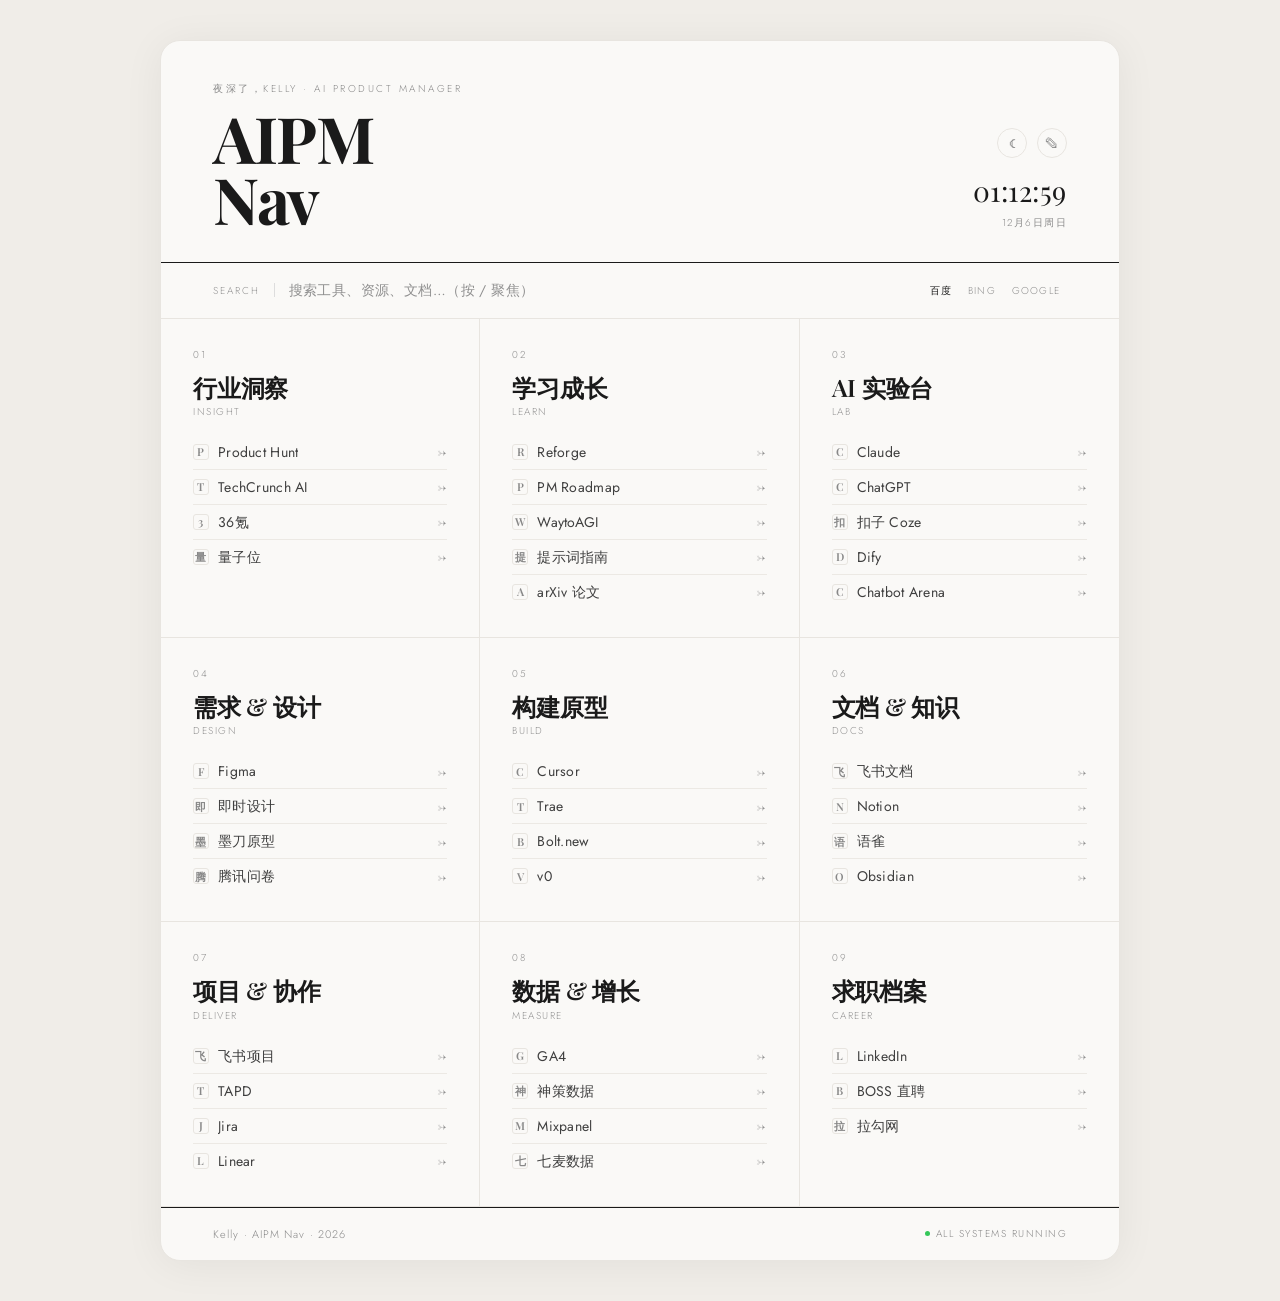
==== commit 9a0330ae: "按资深 AIPM 评测意见改进：站内搜索 + 数据安全 + 对比度 评测总分 7.4/10，核心意见「仍是漂亮的链接墙，缺少把 PM 带入工作的那层」。 落实产品负责人钦定的「下个版本只改 3 件事」" ====
--- a/index.html
+++ b/index.html
@@ -227,38 +227,6 @@
     }
 
     /* ── Grid ── */
-    .vg-feature {
-      display: flex;
-      align-items: center;
-      justify-content: space-between;
-      gap: 18px;
-      padding: 18px 52px;
-      border-bottom: 0.5px solid var(--border);
-      text-decoration: none;
-      color: var(--ink);
-      background: linear-gradient(90deg, var(--hover), transparent 70%);
-      transition: background 0.25s ease, border-color 0.35s ease;
-    }
-    .vg-feature:hover { background: var(--hover); }
-    .vg-feature-l { display: flex; flex-direction: column; gap: 3px; min-width: 0; }
-    .vg-feature-tag {
-      font-family: 'Jost', sans-serif; font-size: 9.5px; font-weight: 400;
-      letter-spacing: 0.22em; text-transform: uppercase; color: var(--muted-1);
-    }
-    .vg-feature-title {
-      font-family: 'Playfair Display', serif; font-size: 21px; font-weight: 600;
-      letter-spacing: -0.01em; line-height: 1.15;
-    }
-    .vg-feature-sub {
-      font-family: 'Jost', sans-serif; font-size: 12.5px; font-weight: 300;
-      color: var(--link); overflow: hidden; text-overflow: ellipsis; white-space: nowrap;
-    }
-    .vg-feature-go {
-      flex-shrink: 0; font-family: 'Jost', sans-serif; font-size: 13px;
-      border: 0.5px solid var(--ink); border-radius: 999px; padding: 8px 18px;
-      color: var(--ink); white-space: nowrap; transition: background 0.2s, color 0.2s;
-    }
-    .vg-feature:hover .vg-feature-go { background: var(--ink); color: var(--panel); }
     .vg-grid {
       display: grid;
       grid-template-columns: 1fr 1fr 1fr;
@@ -464,7 +432,6 @@
       .vg-header { padding: 28px 24px 24px; }
       .vg-search-row { padding: 14px 24px; }
       .vg-search-row input { font-size: 15px; }
-      .vg-feature { padding: 16px 24px; }
       .vg-edit-bar { padding: 12px 24px; }
       .vg-footer { padding: 16px 24px; }
       /* 移动端正文放大、点击区加大，提升可读性 */
@@ -509,15 +476,6 @@
         <button class="vg-engine" data-engine="google">Google</button>
       </div>
     </div>
-
-    <a class="vg-feature" href="prd-agent/index.html">
-      <span class="vg-feature-l">
-        <span class="vg-feature-tag">作品集 · Featured Agent</span>
-        <span class="vg-feature-title">PRD Agent · 需求/PRD 助手</span>
-        <span class="vg-feature-sub">输入一句想法，看 Agent 走完 澄清 → 用户故事 → PRD 的可见循环</span>
-      </span>
-      <span class="vg-feature-go">打开 ▸</span>
-    </a>
 
     <div class="vg-edit-bar" id="editBar" hidden>
       <button data-act="reset">恢复默认</button>
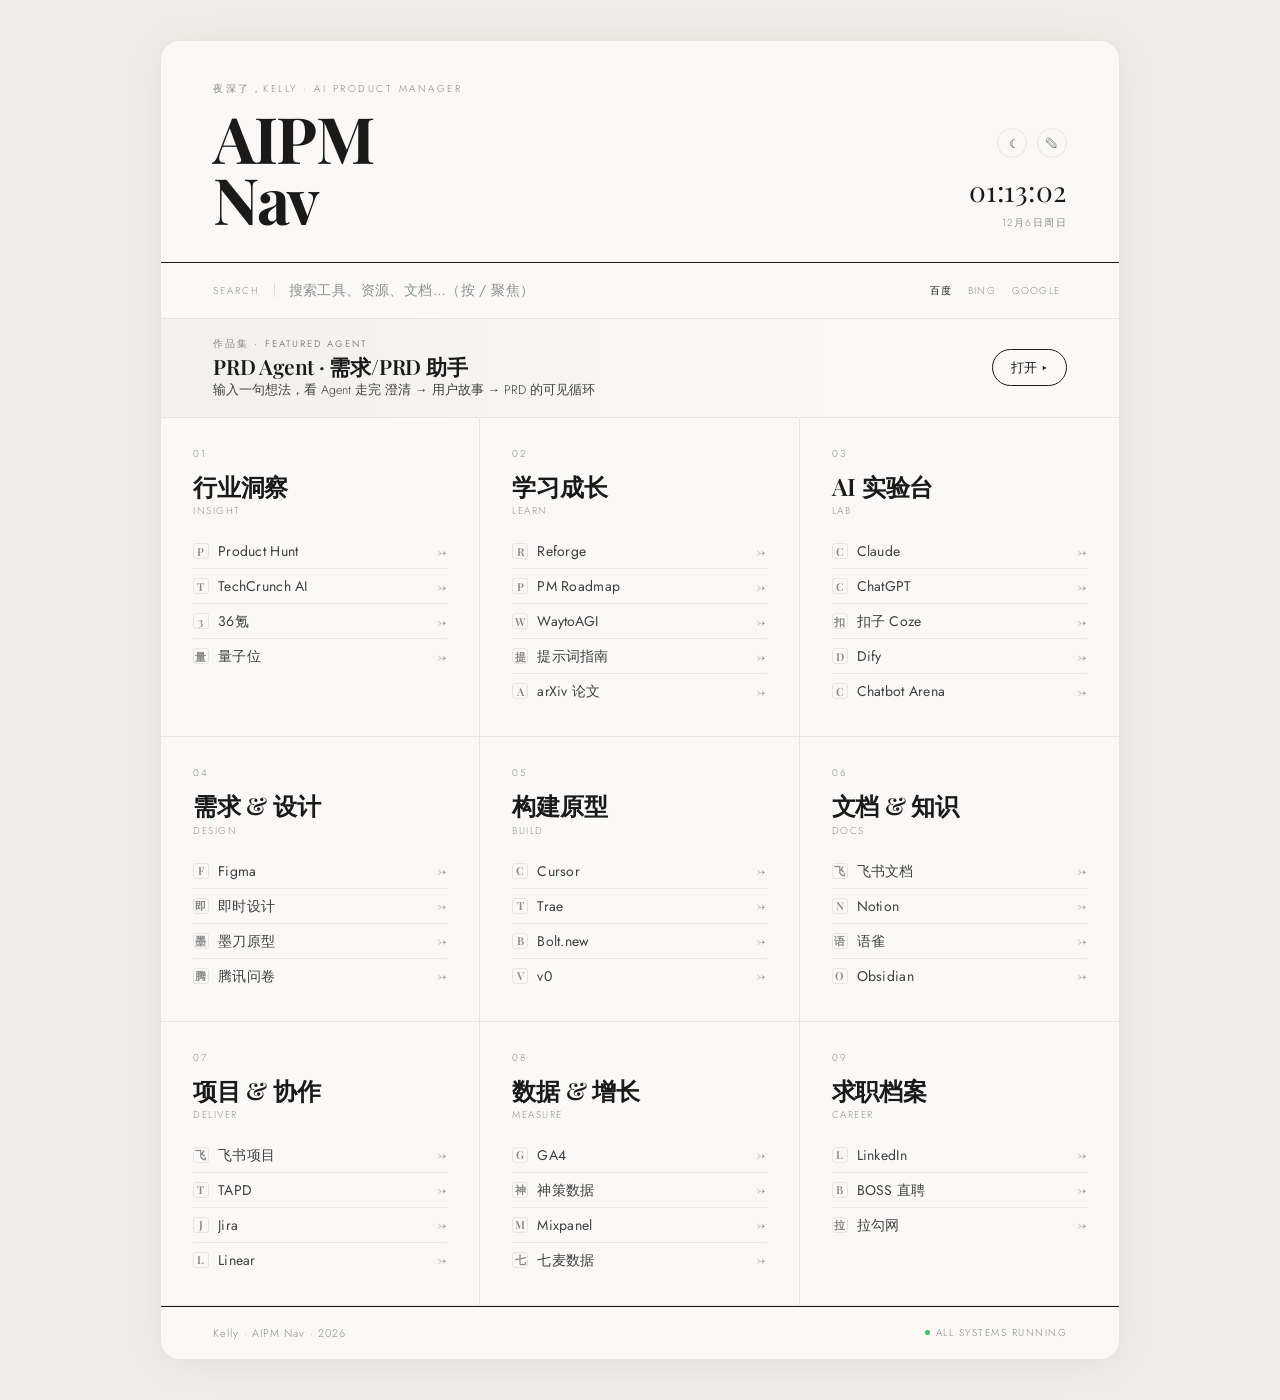
==== commit 4b0d7af4: "新增「需求/PRD 助手 Agent」独立子应用 (#7) * 新增「需求/PRD 助手 Agent」独立子应用 (v1)  一个面向 AIPM 作品集的网页应用，把粗略产品想法收敛为完整 PRD： " ====
--- a/index.html
+++ b/index.html
@@ -227,6 +227,38 @@
     }
 
     /* ── Grid ── */
+    .vg-feature {
+      display: flex;
+      align-items: center;
+      justify-content: space-between;
+      gap: 18px;
+      padding: 18px 52px;
+      border-bottom: 0.5px solid var(--border);
+      text-decoration: none;
+      color: var(--ink);
+      background: linear-gradient(90deg, var(--hover), transparent 70%);
+      transition: background 0.25s ease, border-color 0.35s ease;
+    }
+    .vg-feature:hover { background: var(--hover); }
+    .vg-feature-l { display: flex; flex-direction: column; gap: 3px; min-width: 0; }
+    .vg-feature-tag {
+      font-family: 'Jost', sans-serif; font-size: 9.5px; font-weight: 400;
+      letter-spacing: 0.22em; text-transform: uppercase; color: var(--muted-1);
+    }
+    .vg-feature-title {
+      font-family: 'Playfair Display', serif; font-size: 21px; font-weight: 600;
+      letter-spacing: -0.01em; line-height: 1.15;
+    }
+    .vg-feature-sub {
+      font-family: 'Jost', sans-serif; font-size: 12.5px; font-weight: 300;
+      color: var(--link); overflow: hidden; text-overflow: ellipsis; white-space: nowrap;
+    }
+    .vg-feature-go {
+      flex-shrink: 0; font-family: 'Jost', sans-serif; font-size: 13px;
+      border: 0.5px solid var(--ink); border-radius: 999px; padding: 8px 18px;
+      color: var(--ink); white-space: nowrap; transition: background 0.2s, color 0.2s;
+    }
+    .vg-feature:hover .vg-feature-go { background: var(--ink); color: var(--panel); }
     .vg-grid {
       display: grid;
       grid-template-columns: 1fr 1fr 1fr;
@@ -432,6 +464,7 @@
       .vg-header { padding: 28px 24px 24px; }
       .vg-search-row { padding: 14px 24px; }
       .vg-search-row input { font-size: 15px; }
+      .vg-feature { padding: 16px 24px; }
       .vg-edit-bar { padding: 12px 24px; }
       .vg-footer { padding: 16px 24px; }
       /* 移动端正文放大、点击区加大，提升可读性 */
@@ -476,6 +509,15 @@
         <button class="vg-engine" data-engine="google">Google</button>
       </div>
     </div>
+
+    <a class="vg-feature" href="prd-agent/index.html">
+      <span class="vg-feature-l">
+        <span class="vg-feature-tag">作品集 · Featured Agent</span>
+        <span class="vg-feature-title">PRD Agent · 需求/PRD 助手</span>
+        <span class="vg-feature-sub">输入一句想法，看 Agent 走完 澄清 → 用户故事 → PRD 的可见循环</span>
+      </span>
+      <span class="vg-feature-go">打开 ▸</span>
+    </a>
 
     <div class="vg-edit-bar" id="editBar" hidden>
       <button data-act="reset">恢复默认</button>
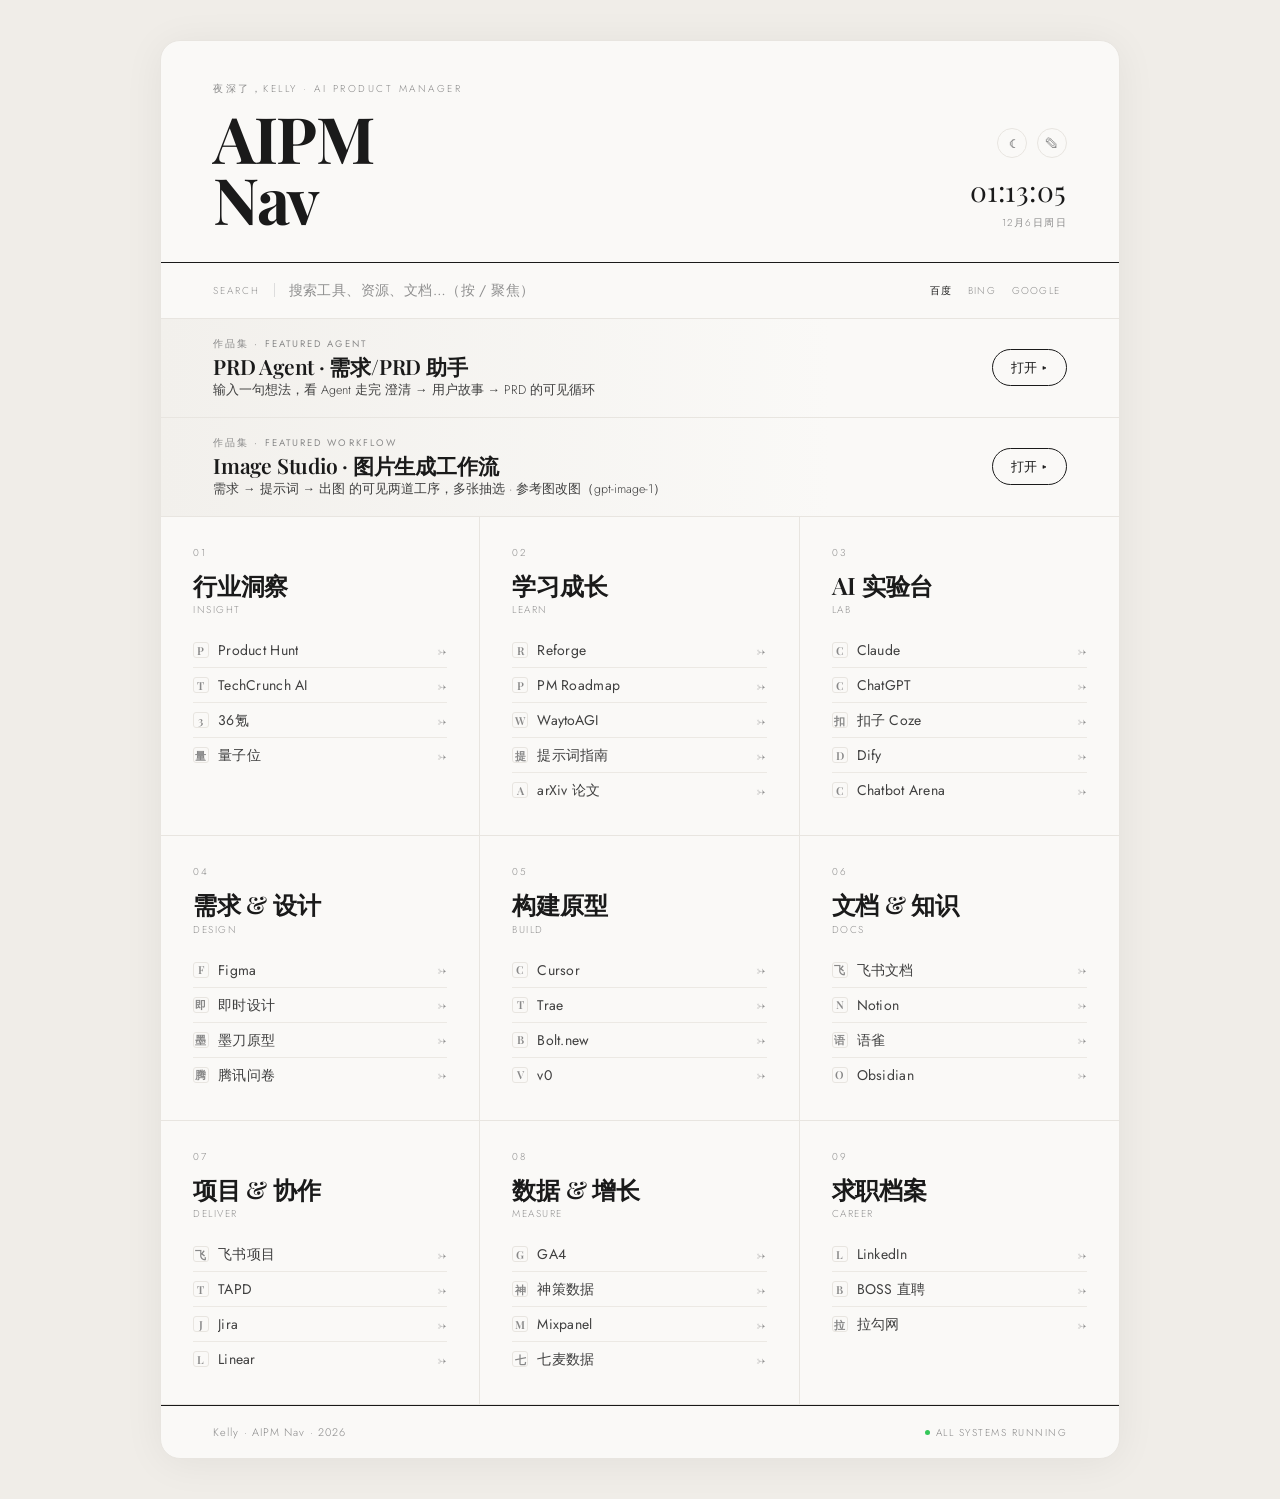
==== commit 545e49bc: "新增「Image Studio · 图片生成工作流」独立子应用 两道可见工序：需求→提示词（文本模型撰写，逐字流式）→ 出图（gpt-image-1）， 中间设人在环中的提示词确认点，可编辑后再出图。" ====
--- a/index.html
+++ b/index.html
@@ -515,6 +515,15 @@
         <span class="vg-feature-tag">作品集 · Featured Agent</span>
         <span class="vg-feature-title">PRD Agent · 需求/PRD 助手</span>
         <span class="vg-feature-sub">输入一句想法，看 Agent 走完 澄清 → 用户故事 → PRD 的可见循环</span>
+      </span>
+      <span class="vg-feature-go">打开 ▸</span>
+    </a>
+
+    <a class="vg-feature" href="image-studio/index.html">
+      <span class="vg-feature-l">
+        <span class="vg-feature-tag">作品集 · Featured Workflow</span>
+        <span class="vg-feature-title">Image Studio · 图片生成工作流</span>
+        <span class="vg-feature-sub">需求 → 提示词 → 出图 的可见两道工序，多张抽选 · 参考图改图（gpt-image-1）</span>
       </span>
       <span class="vg-feature-go">打开 ▸</span>
     </a>
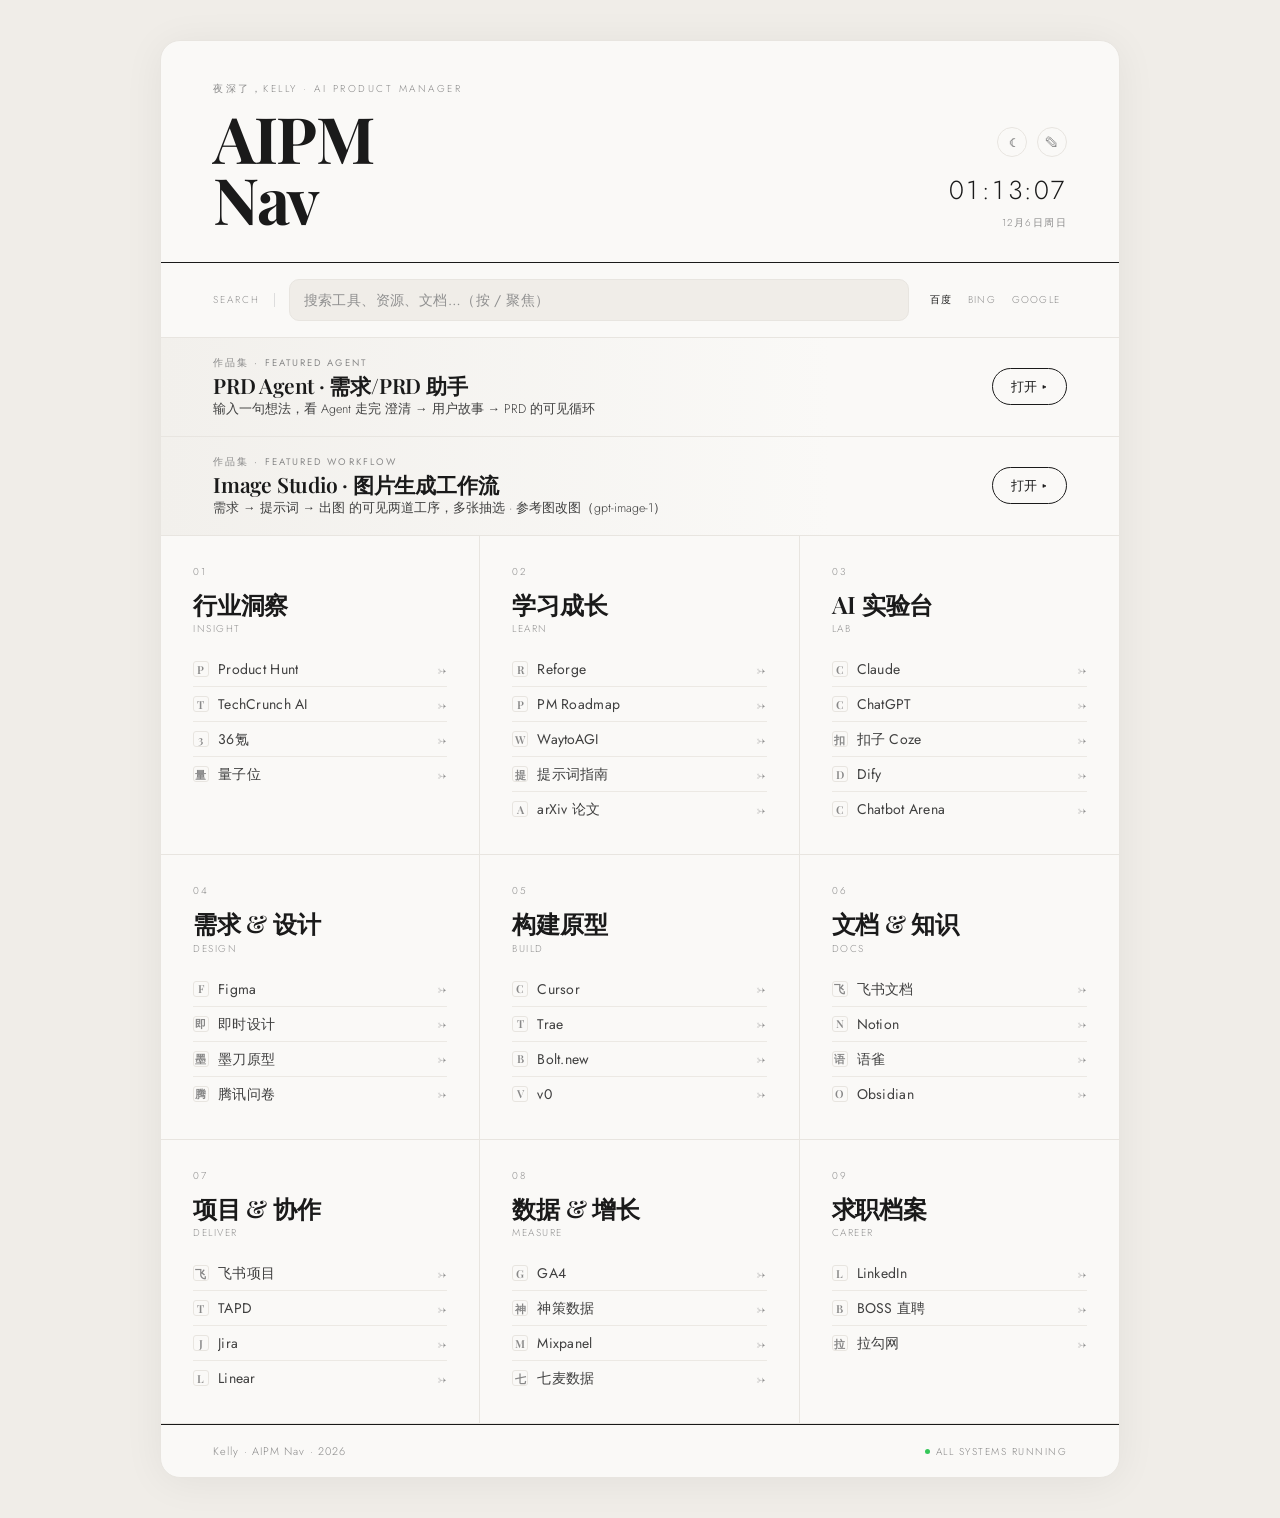
==== commit cb2e3b62: "导航页微调：搜索框加可见边框与聚焦态；时钟改用 Jost 等宽数字字体；主题未手动设置时实时跟随系统深浅色" ====
--- a/index.html
+++ b/index.html
@@ -129,11 +129,12 @@
     .vg-icon-btn:hover { color: var(--ink); border-color: var(--ink); }
     .vg-icon-btn.active { background: var(--ink); color: var(--panel); border-color: var(--ink); }
     .vg-clock {
-      font-family: 'Playfair Display', serif;
-      font-size: 28px;
-      font-weight: 400;
+      font-family: 'Jost', sans-serif;
+      font-size: 26px;
+      font-weight: 300;
       color: var(--ink);
-      letter-spacing: 0.02em;
+      letter-spacing: 0.06em;
+      font-variant-numeric: tabular-nums;
     }
     .vg-date {
       font-family: 'Jost', sans-serif;
@@ -163,8 +164,9 @@
     }
     .vg-divider-v { width: 0.5px; height: 14px; background: var(--divider); }
     .vg-search-row input {
-      background: none;
-      border: none;
+      background: var(--bg);
+      border: 0.5px solid var(--border);
+      border-radius: 10px;
       outline: none;
       font-family: 'Jost', sans-serif;
       font-size: 14px;
@@ -173,6 +175,12 @@
       color: var(--ink);
       flex: 1;
       min-width: 0;
+      padding: 10px 14px;
+      transition: border-color 0.2s ease, box-shadow 0.2s ease;
+    }
+    .vg-search-row input:focus {
+      border-color: var(--ink);
+      box-shadow: 0 0 0 3px var(--hover);
     }
     .vg-search-row input::placeholder { color: var(--faint); }
 
@@ -1022,6 +1030,13 @@
       applyTheme(t); store.set(KEYS.theme, t);
     });
     initTheme();
+    // 跟随系统：未手动设置主题时，系统切换深/浅色即实时跟随
+    if (window.matchMedia) {
+      const mq = window.matchMedia('(prefers-color-scheme: dark)');
+      const onSysTheme = e => { if (store.get(KEYS.theme, null) === null) applyTheme(e.matches ? 'dark' : 'light'); };
+      if (mq.addEventListener) mq.addEventListener('change', onSysTheme);
+      else if (mq.addListener) mq.addListener(onSysTheme);
+    }
 
     /* ====== 搜索引擎 ====== */
     let engine = store.get(KEYS.engine, 'baidu');
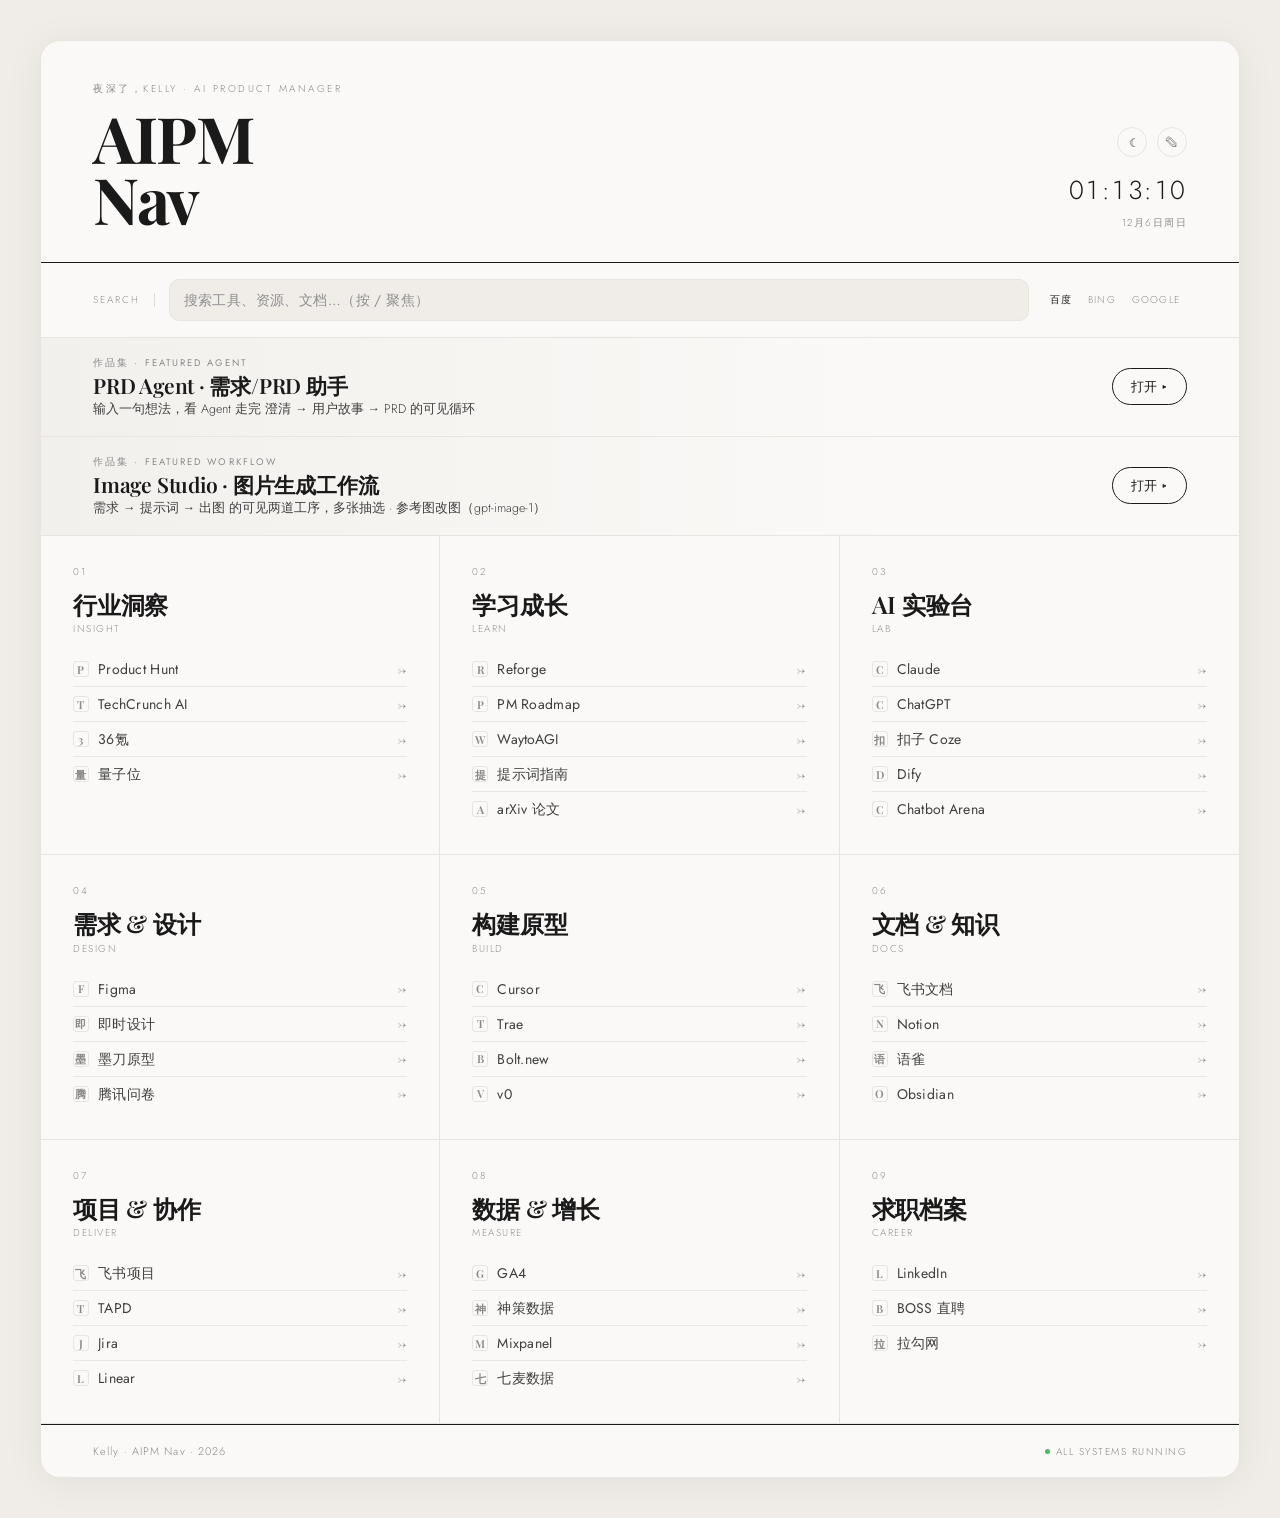
==== commit ceca3b43: "桌面端加宽：主容器 max-width 960px → 1200px 宽屏 Mac 上 960px 容器两侧留白过多、显得窄。放宽到 1200px，更充分利用横向空间， 3 列网格与子应用卡片在宽屏下" ====
--- a/index.html
+++ b/index.html
@@ -66,7 +66,7 @@
     .vg {
       background: var(--panel);
       width: 100%;
-      max-width: 960px;
+      max-width: 1200px;
       border-radius: 20px;
       overflow: hidden;
       border: 0.5px solid var(--border);
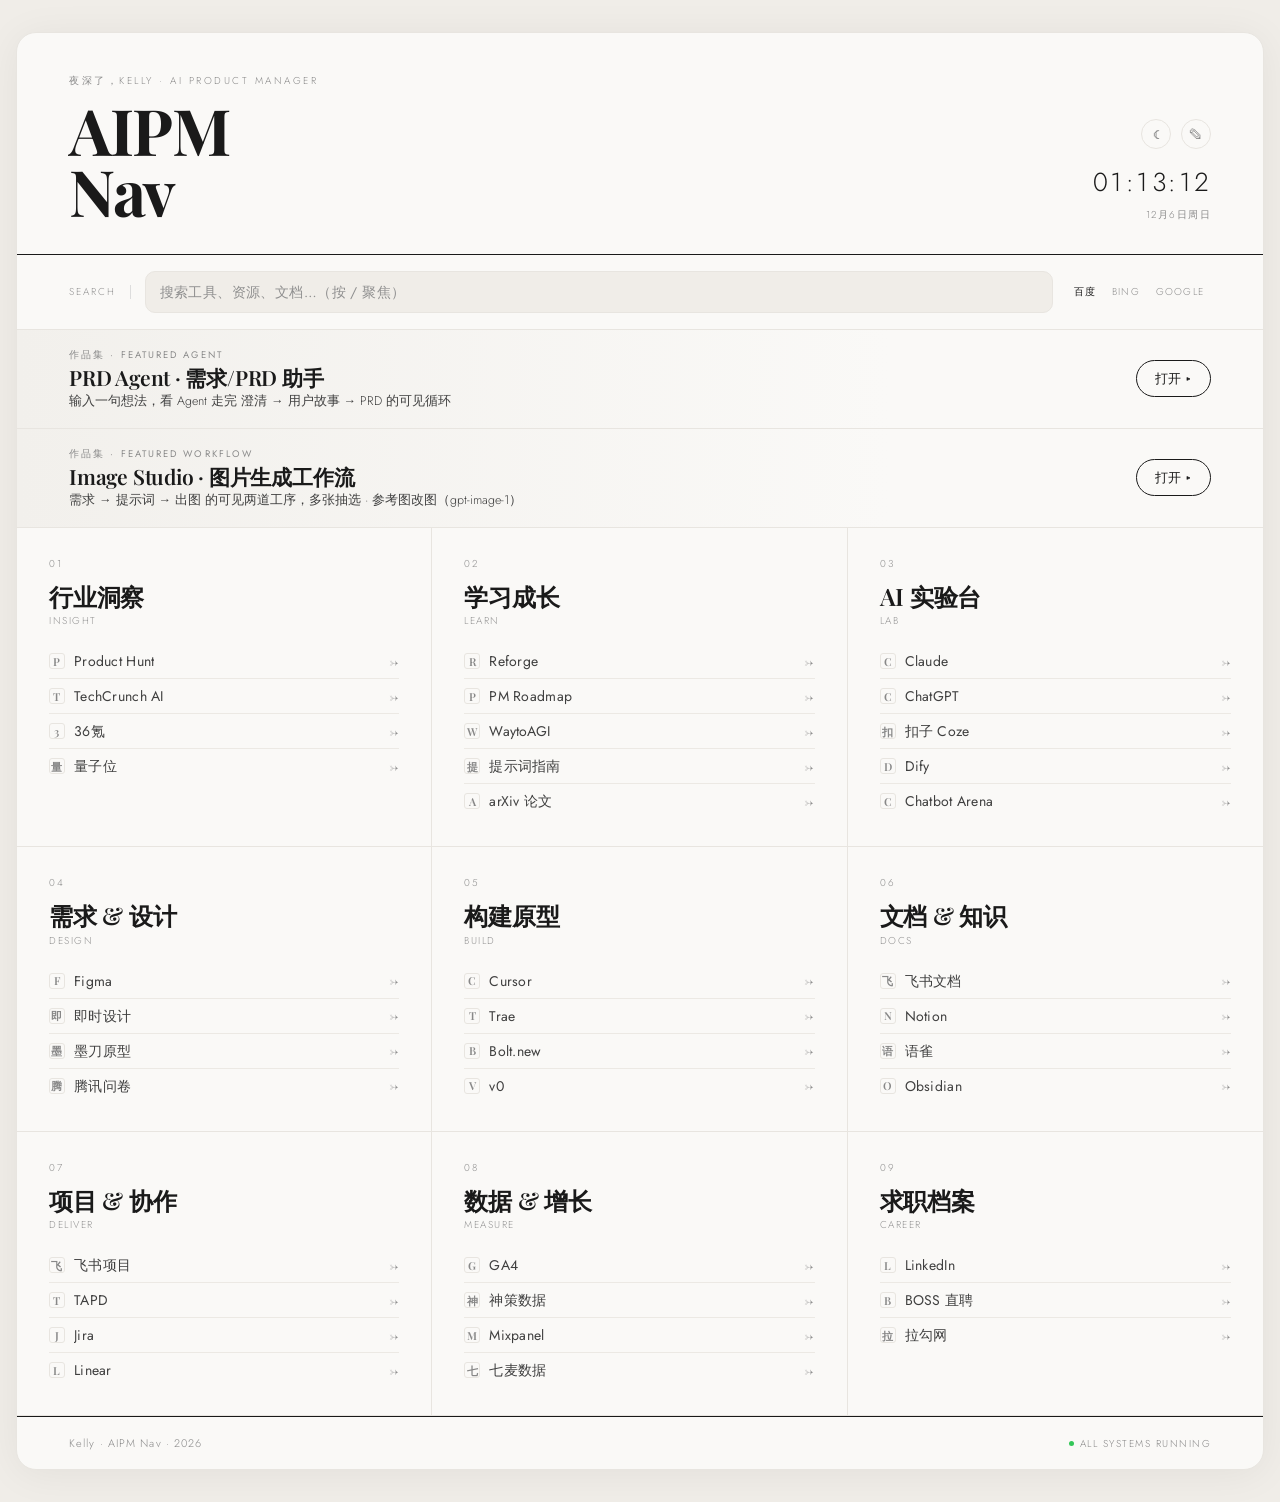
==== commit ef3ba72a: "桌面端再加宽：主容器 max-width 1200px → 1440px 用户反馈在 Mac 上仍偏窄。把主容器上限提高到 1440px，body 两侧留白 40px20px → 32px16px，充" ====
--- a/index.html
+++ b/index.html
@@ -59,14 +59,14 @@
       display: flex;
       align-items: center;
       justify-content: center;
-      padding: 40px 20px;
+      padding: 32px 16px;
       transition: background-color 0.35s ease;
     }
 
     .vg {
       background: var(--panel);
       width: 100%;
-      max-width: 1200px;
+      max-width: 1440px;
       border-radius: 20px;
       overflow: hidden;
       border: 0.5px solid var(--border);
